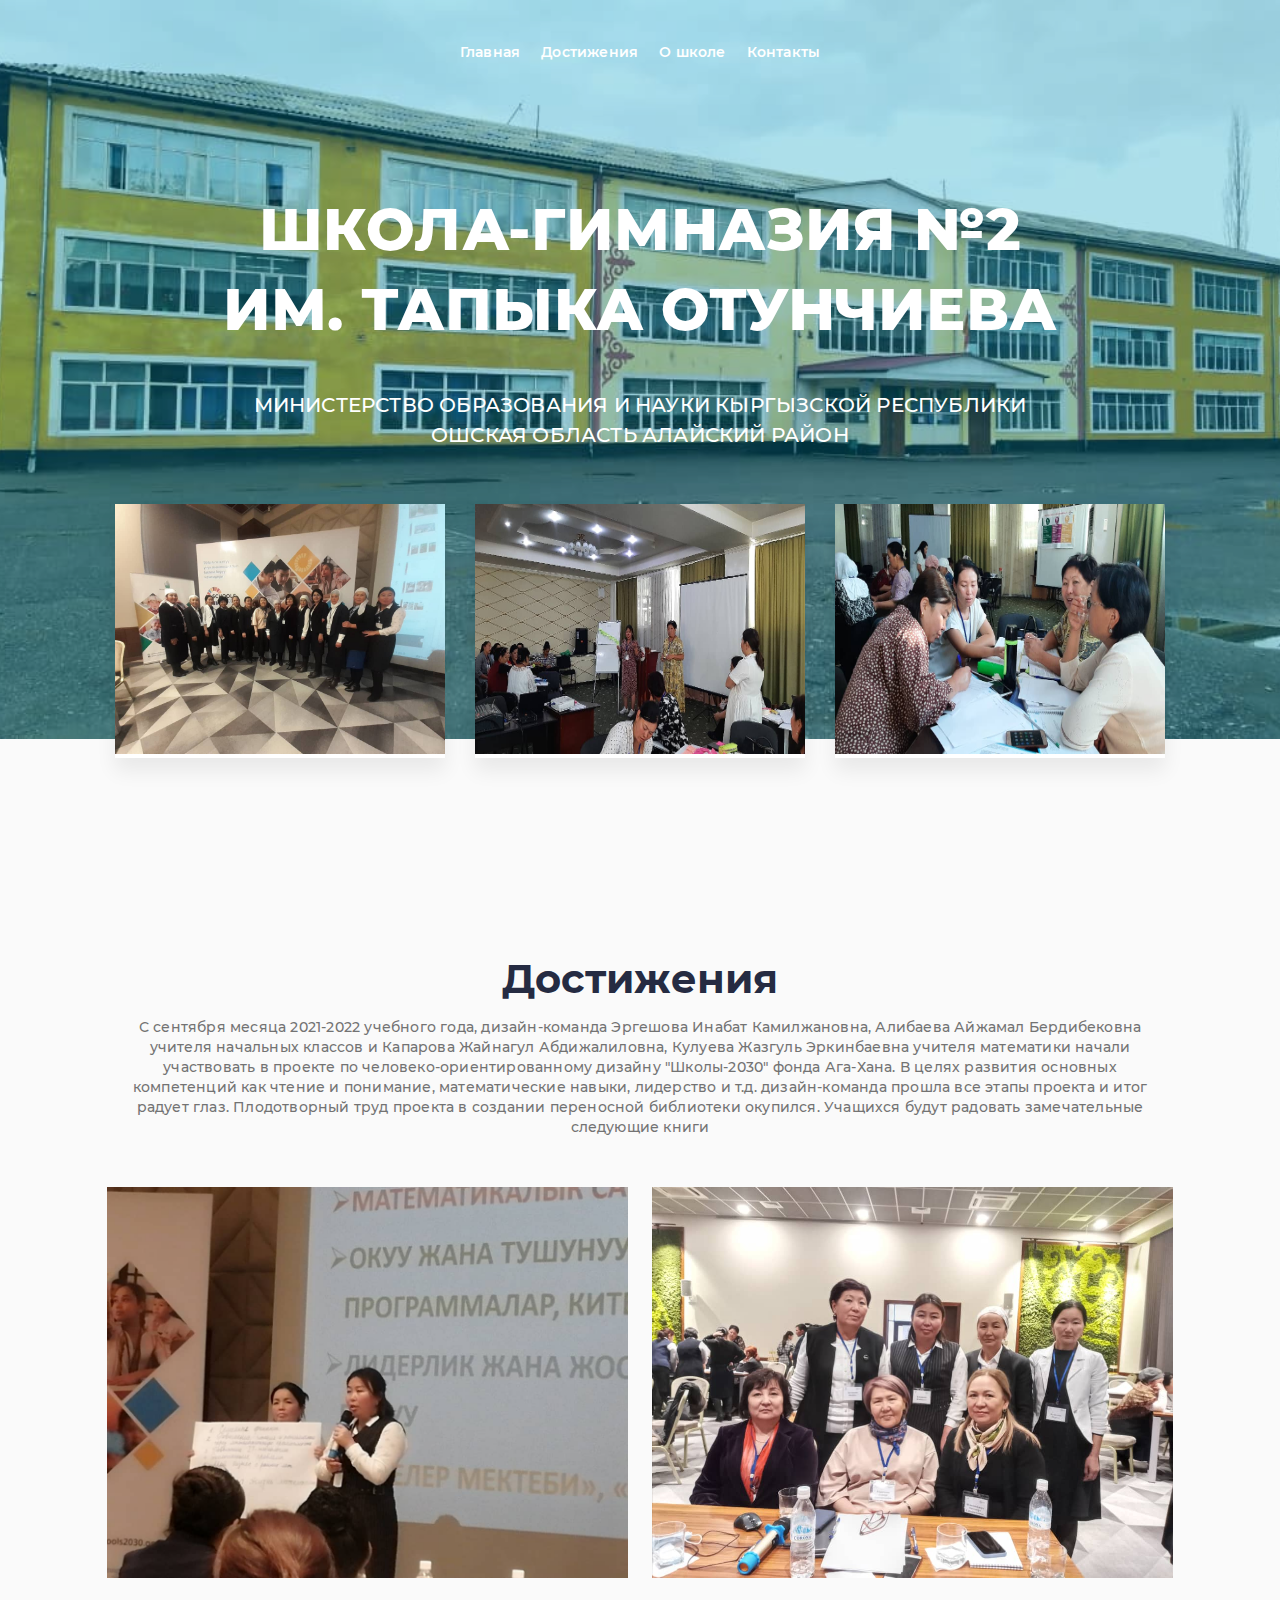
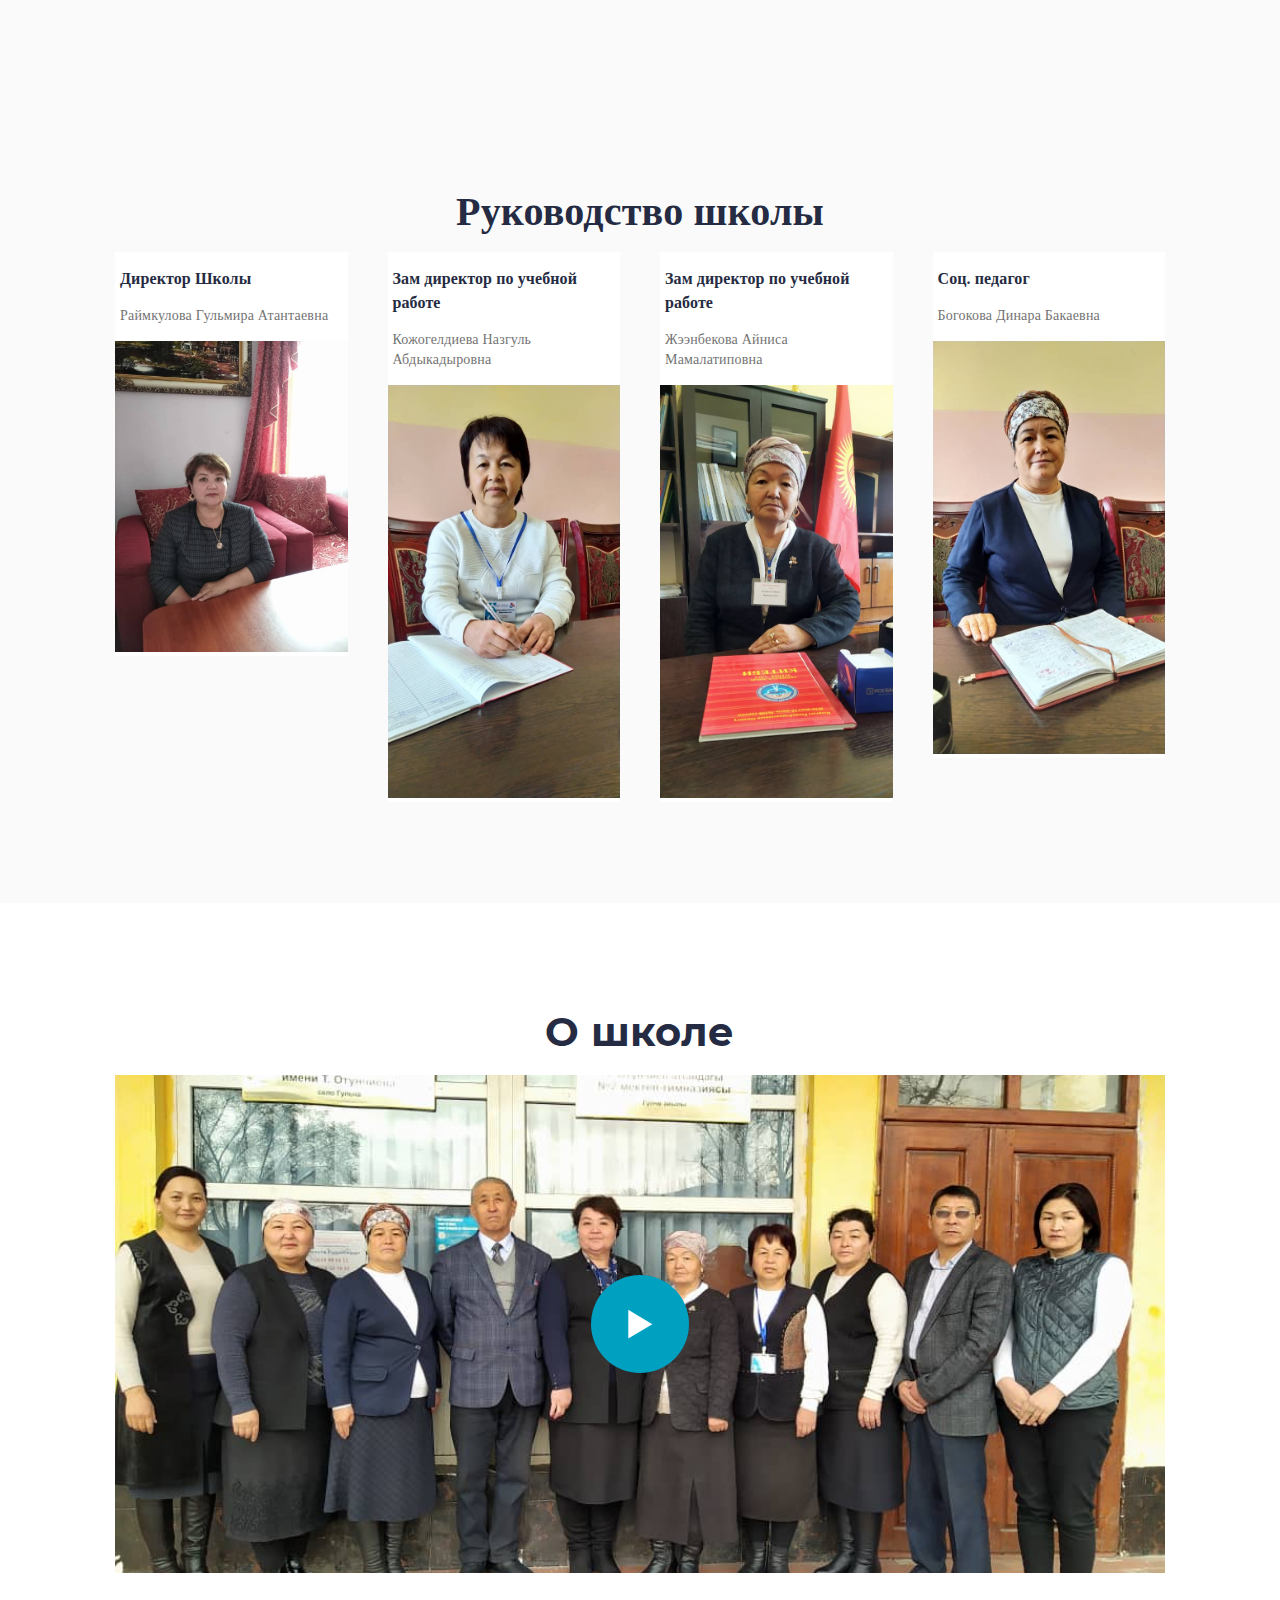
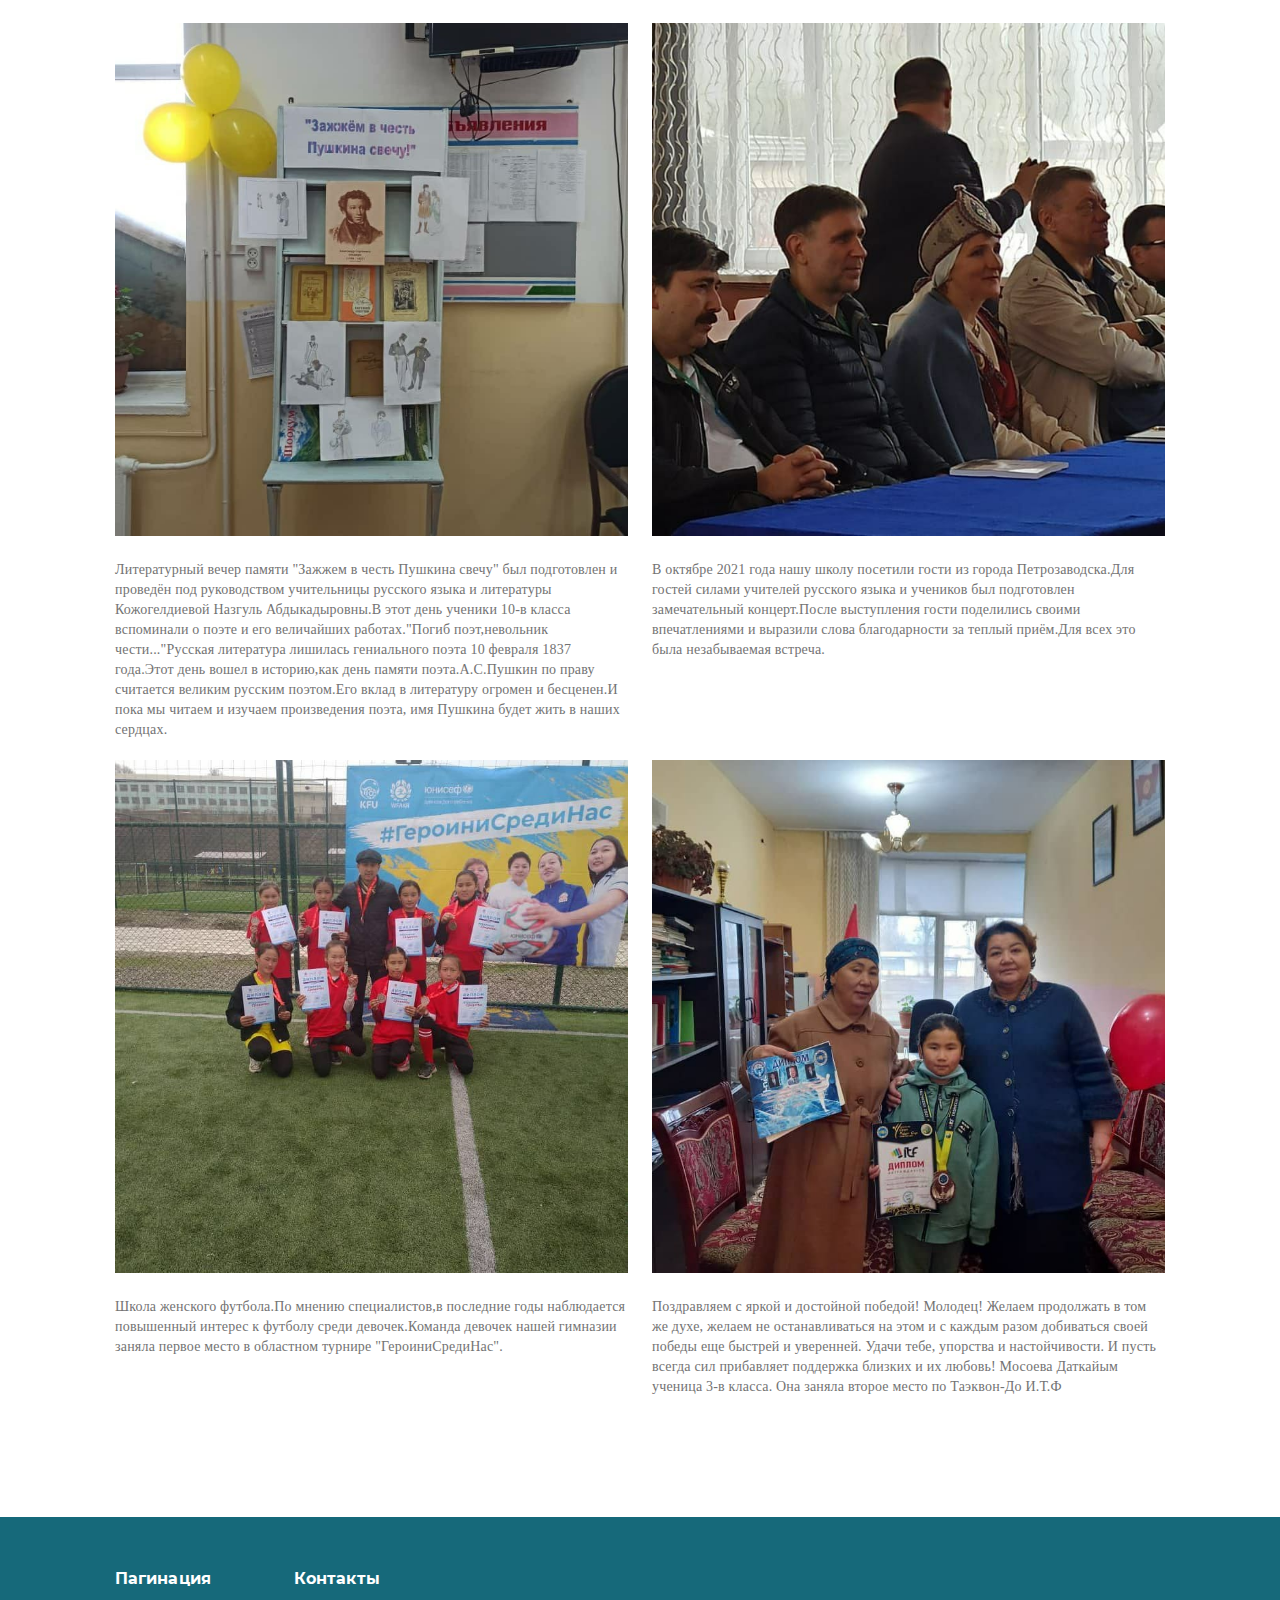
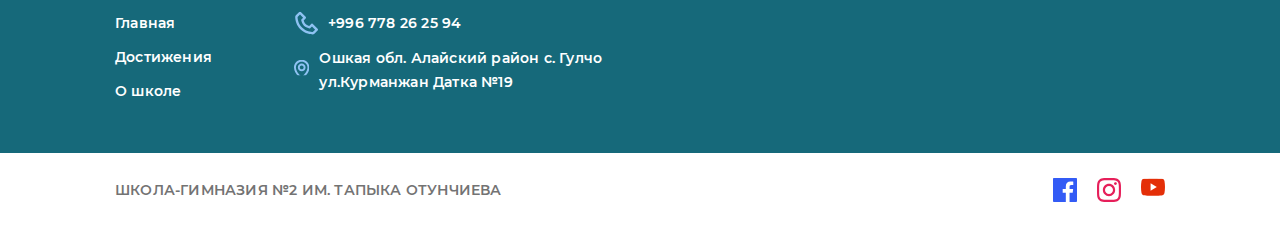
==== index.html @ c06fd23c "first push" ====
<!doctype html>
<html lang="en">
<head>
    <meta charset="UTF-8">
    <meta name="viewport"
          content="width=device-width, user-scalable=no, initial-scale=1.0, maximum-scale=1.0, minimum-scale=1.0">
    <meta http-equiv="X-UA-Compatible" content="ie=edge">
    <title>ШКОЛА-ГИМНАЗИЯ №2</title>
    <link rel="stylesheet" href="./src/css/style.css">

</head>
<body>

<header class="header">
    <div class="container">
        <nav class="header__navbar">
            <div class="header__left">
                <ul class="header__menu">
                    <li class="header__list"><a href="#home" class="header__list-link">Главная</a></li>
                    <li class="header__list"><a href="#choose" class="header__list-link">Достижения</a></li>
                    <li class="header__list"><a href="#service" class="header__list-link">О школе</a></li>
                    <li class="header__list"><a href="#contact" class="header__list-link">Контакты</a></li>
                </ul>
            </div>

            <div class="burger">
                <svg width="24" height="14" viewBox="0 0 24 14" fill="none" xmlns="http://www.w3.org/2000/svg">
                    <path d="M0.571472 0H23.4286V2.28571H0.571472V0ZM6.28576 5.71429H23.4286V8H6.28576V5.71429ZM13.4286 11.4286H23.4286V13.7143H13.4286V11.4286Z" fill="#fff"/>
                </svg>
            </div>


        </nav>
    </div>
</header>
<main>
    <section id="home" class="first-screen">
        <div class="container">
            <div class="first-screen-block">
                <h1 class="first-screen__title">
                    ШКОЛА-ГИМНАЗИЯ №2 <br>
                    ИМ. ТАПЫКА ОТУНЧИЕВА
                </h1>
                <p class="first-screen__subtitle">
                    МИНИСТЕРСТВО ОБРАЗОВАНИЯ И НАУКИ КЫРГЫЗСКОЙ РЕСПУБЛИКИ <br>
                    ОШСКАЯ ОБЛАСТЬ   АЛАЙСКИЙ РАЙОН
                </p>
            </div>

            <div class="row first-screen__row">
                <div class="col-sm-12 col-md-4 first-screen_p">
                    <div class="first-screen__card">
                        <img src="./src/images/firstScreen/fsimg.jpg" alt="icon">
                    </div>
                </div>
                <div class="col-sm-12 col-md-4 first-screen_p">
                    <div class="first-screen__card">
                        <img src="./src/images/firstScreen/fsimg2.jpg" alt="icon">
                    </div>
                </div>
                <div class="col-sm-12 col-md-4 first-screen_p">
                    <div class="first-screen__card first-screen__card_last">
                        <img src="./src/images/firstScreen/fsimg3.jpg" alt="icon">
                    </div>
                </div>
            </div>
        </div>
    </section>
    <section id="choose" class="choose">
        <div class="container">
            <h2 class="choose__title">Достижения</h2>
            <p class="choose__subtitle">
                С сентября месяца 2021-2022 учебного года, дизайн-команда Эргешова Инабат Камилжановна,
                Алибаева Айжамал Бердибековна учителя начальных классов и Капарова Жайнагул Абдижалиловна,
                Кулуева Жазгуль Эркинбаевна учителя математики начали участвовать в проекте по
                человеко-ориентированному дизайну "Школы-2030" фонда Ага-Хана. В целях развития
                основных компетенций как чтение и понимание, математические навыки, лидерство и т.д.
                дизайн-команда прошла все этапы проекта и итог радует глаз. Плодотворный труд проекта в
                создании переносной библиотеки окупился. Учащихся будут радовать замечательные следующие книги
            </p>
            <div class="row choose__row">
                <div class="col-sm-6 col-md-6 choose_p">
                    <div class="choose__card">
                        <img src="./src/images/img.jpg" alt="">
                    </div>
                </div>
                <div class="col-sm-6 col-md-6 choose_p">
                    <div class="choose__card">
                        <img src="./src/images/img2.jpg" alt="">
                    </div>
                </div>
            </div>
        </div>
    </section>
    <section id="practice" class="practice">
        <div class="container">
            <h2 class="practice__title">Руководство школы</h2>
<!--            <p class="practice__subtitle">Problems trying to resolve the conflict between <br>-->
<!--                the two major realms of Classical physics: Newtonian mechanics-->
<!--            </p>-->
            <div class="row practice__row">
                <div class="col-sm-6 col-md-3 practice__p">
                    <div class="practice__card">
                        <div class="practice__card-info">
                        <h3 class="practice__card-title">
                            Директор Школы
                        </h3>
                        <p class="practice__card-subtitle">
                            Раймкулова Гульмира Атантаевна
                        </p>
                        </div>
                        <a
                           data-fancybox="gallery"
                           data-src="./src/images/1.jpg"
                           data-srcset="./src/images/1.jpg 600w"
                           data-caption="Раймкулова Гульмира Атантаевна"
                        >
                            <img class="practice__card-img" src="./src/images/1.jpg" alt="">
                        </a>

                    </div>
                </div>

                <div class="col-sm-6 col-md-3 practice__p">
                    <div class="practice__card">
                        <div class="practice__card-info">
                        <h3 class="practice__card-title">
                            Зам директор по учебной работе
                        </h3>
                        <p class="practice__card-subtitle">
                            Кожогелдиева Назгуль Абдыкадыровна
                        </p>
                        </div>
                        <a
                                data-fancybox="gallery"
                                data-src="./src/images/3.jpg"
                                data-srcset="./src/images/c3.jpg 600w"
                                data-caption="Кожогелдиева Назгуль Абдыкадыровна"
                            >
                            <img class="practice__card-img" src="./src/images/3.jpg" alt="">
                        </a>

                    </div>

                </div>
                <div class="col-sm-6 col-md-3 practice__p">
                   <div class="practice__card">
                       <div class="practice__card-info">
                       <h3 class="practice__card-title">
                           Зам директор по учебной работе
                       </h3>
                       <p class="practice__card-subtitle">
                           Жээнбекова Айниса Мамалатиповна
                       </p>
                   </div>
                       <a
                          data-fancybox="gallery"
                          data-src="./src/image/4.jpg"
                          data-srcset="./src/images/4.jpg 600w"
                          data-caption="Богокова Динара Бакаевна">
                           <img class="practice__card-img" src="./src/images/4.jpg" alt="">
                       </a>
                       </div>

                </div>
                <div class="col-sm-6 col-md-3 practice__p">
                    <div class="practice__card">
                        <div class="practice__card-info">
                            <h3 class="practice__card-title">
                                Соц. педагог
                            </h3>
                            <p class="practice__card-subtitle">
                                Богокова Динара Бакаевна
                            </p>
                        </div>
                        <a
                                data-fancybox="gallery"
                                data-src="./src/images/2.jpg"
                                data-srcset="./src/images/2.jpg 600w"
                                data-caption=" Богокова Динара Бакаевна">
                            <img class="practice__card-img" src="./src/images/2.jpg" alt="">
                        </a>

                    </div>

                </div>
            </div>
        </div>
    </section>
    <section id="service" class="service">
        <div class="container">
            <h2 class="service__title">О школе</h2>
            <div class="service__content">
                <div class="service__video">
                    <a data-width="640" data-height="360" data-fancybox href="https://youtu.be/is_BqN8Qg3M" class="service__video-btn">

                        <svg width="25" height="30" viewBox="0 0 25 30" fill="none" xmlns="http://www.w3.org/2000/svg">
                            <path d="M0.300003 0.799988L24.3 15.2L0.300003 29.6V0.799988Z" fill="white"/>
                        </svg>
                    </a>
                </div>
                <div class="service__info">
                </div>
            </div>
            <div class="row service__row">
                <div class="col-sm-6 col-md-6 service__p">
                    <div class="service__card">
                        <img class="service__card-img" src="./src/images/push.jpg" alt="">
                    </div>
                    <p class="service__card-info">
                        Литературный вечер памяти "Зажжем в честь Пушкина свечу" был  подготовлен и проведён под руководством  учительницы русского языка и литературы Кожогелдиевой Назгуль  Абдыкадыровны.В этот день ученики 10-в класса вспоминали о поэте и его  величайших работах."Погиб поэт,невольник чести..."Русская литература лишилась гениального поэта 10 февраля 1837 года.Этот день вошел в историю,как день памяти поэта.А.С.Пушкин по праву считается великим русским поэтом.Его вклад в литературу огромен и бесценен.И пока мы читаем  и изучаем произведения поэта, имя Пушкина будет жить в наших сердцах.
                    </p>
                </div>
                <div class="col-sm-6 col-md-6 service__p">
                    <div class="service__card">
                        <img class="service__card-img" src="./src/images/petr.jpg" alt="">
                    </div>
                    <p class="service__card-info">
                        В октябре 2021 года нашу школу посетили гости из города Петрозаводска.Для гостей силами учителей русского языка и учеников был подготовлен  замечательный концерт.После выступления гости поделились своими впечатлениями и выразили  слова благодарности за теплый приём.Для всех это была незабываемая встреча.                    </p>
                </div>
                <div class="col-sm-6 col-md-6 service__p">
                    <div class="service__card">
                        <img class="service__card-img" src="./src/images/womans.jpg" alt="">
                    </div>
                    <p class="service__card-info">
                        Школа женского футбола.По мнению специалистов,в последние  годы наблюдается повышенный интерес к футболу среди девочек.Команда девочек нашей гимназии заняла первое место в областном турнире "ГероиниСредиНас".
                </div>
                <div class="col-sm-6 col-md-6 service__p">
                    <div class="service__card">
                        <img class="service__card-img" src="./src/images/girl.jpg" alt="">
                    </div>
                    <p class="service__card-info">
                        Поздравляем с яркой и достойной победой! Молодец! Желаем продолжать в том же духе, желаем не останавливаться на этом и с каждым разом добиваться своей победы еще быстрей и уверенней. Удачи тебе, упорства и настойчивости. И пусть всегда сил прибавляет поддержка близких и их любовь!

                        Мосоева Даткайым ученица 3-в класса. Она заняла второе место по Таэквон-До И.Т.Ф
                </div>
            </div>
        </div>
    </section>
</main>

<footer id="contact" class="footer">

        <div class="footer__menu">
            <div class="container">
                <div class="row footer__row">
                    <div class="col-sm-6 col-md-3 col-lg-2">
                        <div class="footer__card">
                            <h5 class="footer__card-title">Пагинация</h5>
                            <ul class="footer__card-list">
                                <li class="footer__card-item"><a href="#home" class="header__list-link">Главная</a></li>
                                <li class="footer__card-item"><a href="#choose" class="header__list-link">Достижения</a></li>
                                <li class="footer__card-item"><a href="#service" class="header__list-link">О школе</a></li>
                            </ul>
                        </div>
                    </div>
                    <div class="col-md-6 col-lg-4">
                        <div class="footer__card">
                            <h5 class="footer__card-title">Контакты</h5>
                            <ul class="footer__card-list">
                                <li class="footer__card-item footer__card-item_last">
                                    <svg width="24" height="25" viewBox="0 0 24 25" fill="none" xmlns="http://www.w3.org/2000/svg">
                                        <g clip-path="url(#clip0)">
                                            <path d="M18.8482 12.9767C18.7369 12.8652 18.6046 12.7767 18.459 12.7163C18.3135 12.656 18.1574 12.6249 17.9998 12.6249C17.8422 12.6249 17.6862 12.656 17.5406 12.7163C17.395 12.7767 17.2628 12.8652 17.1514 12.9767L15.2386 14.8895C14.3519 14.6255 12.6971 14.0255 11.6483 12.9767C10.5995 11.9279 9.9995 10.2731 9.7355 9.38635L11.6483 7.47357C11.7598 7.36223 11.8483 7.22998 11.9087 7.08441C11.969 6.93883 12.0001 6.78278 12.0001 6.62518C12.0001 6.46758 11.969 6.31153 11.9087 6.16595C11.8483 6.02038 11.7598 5.88813 11.6483 5.77679L6.84833 0.976838C6.73698 0.865304 6.60474 0.776819 6.45916 0.716447C6.31359 0.656075 6.15754 0.625 5.99994 0.625C5.84234 0.625 5.68629 0.656075 5.54071 0.716447C5.39513 0.776819 5.26289 0.865304 5.15155 0.976838L1.89718 4.23121C1.44118 4.6872 1.18439 5.31359 1.19399 5.95319C1.22159 7.66197 1.67398 13.5971 6.35153 18.2747C11.0291 22.9522 16.9642 23.4034 18.6742 23.4322H18.7078C19.3414 23.4322 19.9402 23.1826 20.3938 22.729L23.6482 19.4747C23.7597 19.3633 23.8482 19.2311 23.9086 19.0855C23.9689 18.9399 24 18.7839 24 18.6263C24 18.4687 23.9689 18.3126 23.9086 18.167C23.8482 18.0215 23.7597 17.8892 23.6482 17.7779L18.8482 12.9767ZM18.6958 21.031C17.1982 21.0058 12.0743 20.6038 8.04832 16.5767C4.00916 12.5375 3.61796 7.39557 3.59396 5.92799L5.99994 3.52201L9.10311 6.62518L7.55152 8.17677C7.41048 8.3177 7.30678 8.49157 7.24979 8.68264C7.1928 8.87372 7.18432 9.07598 7.22513 9.27115C7.25392 9.40915 7.95832 12.6815 9.9503 14.6735C11.9423 16.6655 15.2146 17.3699 15.3526 17.3987C15.5477 17.4406 15.7502 17.4328 15.9414 17.376C16.1327 17.3192 16.3065 17.2151 16.447 17.0735L17.9998 15.5219L21.103 18.6251L18.6958 21.031Z" fill="#8EC2F2"/>
                                        </g>
                                        <defs>
                                            <clipPath id="clip0">
                                                <rect width="24" height="24" fill="white" transform="translate(0 0.625)"/>
                                            </clipPath>
                                        </defs>
                                    </svg>

                                    <a href="tel:+996778262594">+996 778 26 25 94</a>
                                </li>
                                <li class="footer__card-item footer__card-item_last">
                                    <svg width="24" height="31" viewBox="0 0 24 31" fill="none" xmlns="http://www.w3.org/2000/svg">
                                        <g clip-path="url(#clip0)">
                                            <path d="M12 18.2499C15.3089 18.2499 17.9999 15.5589 17.9999 12.2499C17.9999 8.94097 15.3089 6.25 12 6.25C8.69102 6.25 6.00005 8.94097 6.00005 12.2499C6.00005 15.5589 8.69102 18.2499 12 18.2499ZM12 9.24997C13.6545 9.24997 14.9999 10.5955 14.9999 12.2499C14.9999 13.9044 13.6545 15.2499 12 15.2499C10.3455 15.2499 9.00001 13.9044 9.00001 12.2499C9.00001 10.5955 10.3455 9.24997 12 9.24997Z" fill="#8EC2F2"/>
                                            <path d="M11.13 29.9707C11.3839 30.152 11.688 30.2494 12 30.2494C12.312 30.2494 12.6161 30.152 12.87 29.9707C13.326 29.6482 24.0434 21.9098 23.9999 12.2499C23.9999 5.63344 18.6164 0.25 12 0.25C5.38357 0.25 0.000132055 5.63344 0.000132055 12.2424C-0.0433675 21.9098 10.674 29.6482 11.13 29.9707ZM12 3.24997C16.9634 3.24997 20.9999 7.28642 20.9999 12.2574C21.0314 18.9143 14.418 24.8917 12 26.8522C9.58353 24.8902 2.9686 18.9113 3.0001 12.2499C3.0001 7.28642 7.03655 3.24997 12 3.24997Z" fill="#8EC2F2"/>
                                        </g>
                                        <defs>
                                            <clipPath id="clip0">
                                                <rect width="24" height="29.9997" fill="white" transform="translate(0 0.25)"/>
                                            </clipPath>
                                        </defs>
                                    </svg>
                                    Ошкая обл. Алайский район с. Гулчо ул.Курманжан Датка №19
                                </li>
                            </ul>
                        </div>
                    </div>
                </div>

            </div>
        </div>

            <div class="container">
                <nav class="footer__navbar">
                    <p class="footer__navbar-title"> ШКОЛА-ГИМНАЗИЯ №2
                        ИМ. ТАПЫКА ОТУНЧИЕВА </p>
                    <ul class="footer__navbar-list">
                        <li>
                            <a href="https://www.facebook.com/" target="_blank" title="facebook">
                                <svg width="24" height="24" viewBox="0 0 24 24" fill="none" xmlns="http://www.w3.org/2000/svg">
                                    <path d="M23.04 0H0.96C0.429 0 0 0.429 0 0.96V23.04C0 23.571 0.429 24 0.96 24H23.04C23.571 24 24 23.571 24 23.04V0.96C24 0.429 23.571 0 23.04 0ZM20.268 7.005H18.351C16.848 7.005 16.557 7.719 16.557 8.769V11.082H20.145L19.677 14.703H16.557V24H12.816V14.706H9.687V11.082H12.816V8.412C12.816 5.313 14.709 3.624 17.475 3.624C18.801 3.624 19.938 3.723 20.271 3.768V7.005H20.268Z" fill="#335BF5"/>
                                </svg>
                            </a>

                        </li>
                        <li>
                            <a href="https://www.instagram.com/otunchieva_sh//" target="_blank" title="instagram">
                                <svg width="24" height="24" viewBox="0 0 24 24" fill="none" xmlns="http://www.w3.org/2000/svg">
                                    <path d="M12.0018 5.84744C8.59677 5.84744 5.84877 8.59544 5.84877 12.0004C5.84877 15.4054 8.59677 18.1534 12.0018 18.1534C15.4068 18.1534 18.1548 15.4054 18.1548 12.0004C18.1548 8.59544 15.4068 5.84744 12.0018 5.84744ZM12.0018 15.9994C9.79977 15.9994 8.00277 14.2024 8.00277 12.0004C8.00277 9.79844 9.79977 8.00144 12.0018 8.00144C14.2038 8.00144 16.0008 9.79844 16.0008 12.0004C16.0008 14.2024 14.2038 15.9994 12.0018 15.9994ZM18.4068 4.16144C17.6118 4.16144 16.9698 4.80344 16.9698 5.59844C16.9698 6.39344 17.6118 7.03544 18.4068 7.03544C19.2018 7.03544 19.8438 6.39644 19.8438 5.59844C19.844 5.40966 19.807 5.22269 19.7349 5.04824C19.6627 4.87379 19.5569 4.71528 19.4234 4.5818C19.2899 4.44831 19.1314 4.34247 18.957 4.27034C18.7825 4.19821 18.5955 4.1612 18.4068 4.16144ZM23.9958 12.0004C23.9958 10.3444 24.0108 8.70344 23.9178 7.05044C23.8248 5.13044 23.3868 3.42644 21.9828 2.02244C20.5758 0.615437 18.8748 0.180437 16.9548 0.0874372C15.2988 -0.00556279 13.6578 0.00943725 12.0048 0.00943725C10.3488 0.00943725 8.70777 -0.00556279 7.05477 0.0874372C5.13477 0.180437 3.43077 0.618437 2.02677 2.02244C0.619771 3.42944 0.184771 5.13044 0.0917707 7.05044C-0.00122929 8.70644 0.0137708 10.3474 0.0137708 12.0004C0.0137708 13.6534 -0.00122929 15.2974 0.0917707 16.9504C0.184771 18.8704 0.622771 20.5744 2.02677 21.9784C3.43377 23.3854 5.13477 23.8204 7.05477 23.9134C8.71077 24.0064 10.3518 23.9914 12.0048 23.9914C13.6608 23.9914 15.3018 24.0064 16.9548 23.9134C18.8748 23.8204 20.5788 23.3824 21.9828 21.9784C23.3898 20.5714 23.8248 18.8704 23.9178 16.9504C24.0138 15.2974 23.9958 13.6564 23.9958 12.0004ZM21.3558 19.0744C21.1368 19.6204 20.8728 20.0284 20.4498 20.4484C20.0268 20.8714 19.6218 21.1354 19.0758 21.3544C17.4978 21.9814 13.7508 21.8404 12.0018 21.8404C10.2528 21.8404 6.50277 21.9814 4.92477 21.3574C4.37877 21.1384 3.97077 20.8744 3.55077 20.4514C3.12777 20.0284 2.86377 19.6234 2.64477 19.0774C2.02077 17.4964 2.16177 13.7494 2.16177 12.0004C2.16177 10.2514 2.02077 6.50144 2.64477 4.92344C2.86377 4.37744 3.12777 3.96944 3.55077 3.54944C3.97377 3.12944 4.37877 2.86244 4.92477 2.64344C6.50277 2.01944 10.2528 2.16044 12.0018 2.16044C13.7508 2.16044 17.5008 2.01944 19.0788 2.64344C19.6248 2.86244 20.0328 3.12644 20.4528 3.54944C20.8758 3.97244 21.1398 4.37744 21.3588 4.92344C21.9828 6.50144 21.8418 10.2514 21.8418 12.0004C21.8418 13.7494 21.9828 17.4964 21.3558 19.0744Z" fill="#E61F5A"/>
                                </svg>
                            </a>

                        </li>
                        <li>
                            <a href="https://www.youtube.com/channel/UCeUaH62N3FMIfpoChrHDC3A" target="_blank" title="youtube">
                                <svg width="24" height="18" viewBox="0 0 24 18" fill="none" xmlns="http://www.w3.org/2000/svg">
                                    <g clip-path="url(#clip0)">
                                        <path d="M23.4699 2.93179C23.3335 2.39882 23.0663 1.91289 22.6951 1.52261C22.324 1.13234 21.8619 0.851413 21.355 0.707956C19.4884 0.176758 11.9879 0.176758 11.9879 0.176758C11.9879 0.176758 4.48729 0.176758 2.62071 0.707956C2.11385 0.851413 1.65172 1.13234 1.28057 1.52261C0.90941 1.91289 0.642248 2.39882 0.50582 2.93179C0.157288 4.93347 -0.0118455 6.96513 0.000644257 9.00005C-0.0118455 11.035 0.157288 13.0666 0.50582 15.0683C0.642248 15.6013 0.90941 16.0872 1.28057 16.4775C1.65172 16.8678 2.11385 17.1487 2.62071 17.2921C4.48729 17.8233 11.9879 17.8233 11.9879 17.8233C11.9879 17.8233 19.4884 17.8233 21.355 17.2921C21.8619 17.1487 22.324 16.8678 22.6951 16.4775C23.0663 16.0872 23.3335 15.6013 23.4699 15.0683C23.8184 13.0666 23.9876 11.035 23.9751 9.00005C23.9876 6.96513 23.8184 4.93347 23.4699 2.93179ZM9.59041 12.7815V5.21864L15.8152 9.00005L9.59041 12.7815Z" fill="#E42F08"/>
                                    </g>
                                    <defs>
                                        <clipPath id="clip0">
                                            <rect width="24" height="17.6842" fill="white" transform="translate(0 0.157959)"/>
                                        </clipPath>
                                    </defs>
                                </svg>
                            </a>
                        </li>
                    </ul>
                </nav>
            </div>


</footer>

<script src="./src/libs/fancybox/fancybox.umd.js"> </script>
<script src="./src/js/jquery-3.6.0.min.js"></script>
<script src="./src/js/main.js"></script>
</body>
</html>
---- src/css/style.css ----
@import "../libs/bootstrap/bootstrap-grid.min.css";
@import "../libs/fancybox/fancybox.css";
@import "../fonts/Montserrat/stylesheet.css";
* {
  padding: 0;
  margin: 0;
  -webkit-box-sizing: border-box;
          box-sizing: border-box;
  scroll-behavior: smooth;
}

.container {
  max-width: 1050px;
  width: 100%;
  margin: 0 auto;
  padding: 0;
}

.burger {
  display: none;
}

.header {
  width: 100%;
  position: absolute;
  z-index: 2;
}
.header__navbar {
  width: 100%;
  height: 104px;
  display: -webkit-box;
  display: -ms-flexbox;
  display: flex;
  -webkit-box-pack: center;
      -ms-flex-pack: center;
          justify-content: center;
  -webkit-box-align: center;
      -ms-flex-align: center;
          align-items: center;
}
.header__menu {
  display: -webkit-box;
  display: -ms-flexbox;
  display: flex;
  -webkit-column-gap: 21px;
     -moz-column-gap: 21px;
          column-gap: 21px;
  list-style-type: none;
}
.header__left {
  display: -webkit-box;
  display: -ms-flexbox;
  display: flex;
  -webkit-column-gap: 117px;
     -moz-column-gap: 117px;
          column-gap: 117px;
  -webkit-box-align: center;
      -ms-flex-align: center;
          align-items: center;
  -webkit-box-pack: center;
      -ms-flex-pack: center;
          justify-content: center;
}
.header__list {
  font-family: Montserrat, sans-serif;
  font-style: normal;
  font-weight: 600;
  font-size: 14px;
  line-height: 24px;
  text-align: center;
  letter-spacing: 0.2px;
  -webkit-transition: 0.5s;
  transition: 0.5s;
}
.header__list-link {
  color: #fff;
  text-decoration: none;
}
.header__list-link:hover {
  border-bottom: 1px solid #fff;
  -webkit-transition: 0.5s;
  transition: 0.5s;
}

.first-screen {
  padding-top: 190px;
  background: url("../images/bg.jpg") center/cover no-repeat;
  position: relative;
}
.first-screen::before {
  content: "";
  position: absolute;
  top: 0;
  width: 100%;
  height: 100%;
  background: #00A0C150;
  z-index: 1;
}
.first-screen__title {
  font-family: Montserrat, sans-serif;
  font-style: normal;
  font-weight: 800;
  font-size: 58px;
  line-height: 80px;
  letter-spacing: 0.2px;
  color: #fff;
  margin-bottom: 40px;
  text-align: center;
  position: relative;
  z-index: 1;
}
.first-screen__subtitle {
  font-family: Montserrat, sans-serif;
  font-style: normal;
  font-weight: 500;
  font-size: 20px;
  line-height: 30px;
  letter-spacing: 0.2px;
  color: #fff;
  margin-bottom: 35px;
  text-align: center;
  position: relative;
  z-index: 1;
}
.first-screen__btns {
  display: -webkit-box;
  display: -ms-flexbox;
  display: flex;
  -webkit-column-gap: 10px;
     -moz-column-gap: 10px;
          column-gap: 10px;
  margin-bottom: 40px;
}
.first-screen__btn {
  border-radius: 37px;
  height: 48px;
  cursor: pointer;
  font-family: Montserrat, sans-serif;
  font-style: normal;
  font-weight: bold;
  font-size: 14px;
  line-height: 28px;
  text-align: center;
  letter-spacing: 0.2px;
}
.first-screen__btn_first {
  width: 185px;
  background: #FFA62B;
  color: white;
  border: none;
}
.first-screen__btn_second {
  width: 154px;
  color: #00A0C1;
  border: 1px solid #00A0C1;
  background-color: transparent;
}
.first-screen_p {
  padding: 0 15px;
}
.first-screen__card {
  position: relative;
  z-index: 1;
  background-color: white;
  -webkit-box-shadow: 0 13px 19px rgba(0, 0, 0, 0.07);
          box-shadow: 0 13px 19px rgba(0, 0, 0, 0.07);
}
.first-screen__card img {
  width: 100%;
  height: 250px;
}
.first-screen__card-subtitle {
  font-family: Montserrat, sans-serif;
  font-style: normal;
  font-weight: 500;
  font-size: 14px;
  line-height: 20px;
  letter-spacing: 0.2px;
  color: #737373;
}
.first-screen__card-subtitle_white {
  color: white;
}
.first-screen__row {
  position: relative;
  top: 19px;
  margin: 0 -15px;
}

.choose {
  padding: 211px 0 80px;
  background: #FAFAFA;
}
.choose__title {
  font-family: Montserrat, sans-serif;
  font-style: normal;
  font-weight: bold;
  font-size: 40px;
  line-height: 57px;
  letter-spacing: 0.2px;
  color: #252B42;
  text-align: center;
  margin-bottom: 10px;
}
.choose__subtitle {
  font-family: Montserrat, sans-serif;
  font-style: normal;
  font-weight: 500;
  font-size: 14px;
  line-height: 20px;
  text-align: center;
  letter-spacing: 0.2px;
  color: #737373;
  margin-bottom: 50px;
}
.choose__card {
  display: -webkit-box;
  display: -ms-flexbox;
  display: flex;
  -webkit-box-orient: vertical;
  -webkit-box-direction: normal;
      -ms-flex-direction: column;
          flex-direction: column;
  -webkit-box-align: center;
      -ms-flex-align: center;
          align-items: center;
  background-color: white;
  row-gap: 10px;
}
.choose__card img {
  width: 100%;
}
.choose__row {
  margin: 0 -20px;
}

.practice {
  padding: 125px 0 101px;
  background: #FAFAFA;
}
.practice__title {
  font-family: Montserrat sans-serif;
  font-style: normal;
  font-weight: bold;
  font-size: 40px;
  line-height: 57px;
  letter-spacing: 0.2px;
  color: #252B42;
  text-align: center;
  margin-bottom: 12px;
}
.practice__subtitle {
  font-family: Montserrat sans-serif;
  font-style: normal;
  font-weight: 500;
  font-size: 14px;
  line-height: 20px;
  text-align: center;
  letter-spacing: 0.2px;
  color: #737373;
  margin-bottom: 45px;
}
.practice__card {
  background-color: white;
  display: -webkit-box;
  display: -ms-flexbox;
  display: flex;
  -webkit-box-orient: vertical;
  -webkit-box-direction: normal;
      -ms-flex-direction: column;
          flex-direction: column;
  -ms-flex-pack: distribute;
      justify-content: space-around;
}
.practice__card-img {
  width: 100%;
}
.practice__card-info {
  padding: 15px 5px;
}
.practice__card-title {
  font-family: Montserrat sans-serif;
  font-style: normal;
  font-weight: bold;
  font-size: 16px;
  line-height: 24px;
  letter-spacing: 0.1px;
  color: #252B42;
  margin-bottom: 15px;
}
.practice__card-subtitle {
  font-family: Montserrat sans-serif;
  font-style: normal;
  font-weight: 500;
  font-size: 14px;
  line-height: 20px;
  letter-spacing: 0.2px;
  color: #737373;
}
.practice__p {
  padding: 0 20px;
}
.practice__row {
  margin: 0 -20px;
}

.service {
  padding: 100px 0;
}
.service__title {
  font-family: Montserrat, sans-serif;
  font-style: normal;
  font-weight: bold;
  font-size: 40px;
  line-height: 57px;
  text-align: center;
  letter-spacing: 0.2px;
  color: #252B42;
  margin-bottom: 15px;
}
.service__subtitle {
  font-family: Montserrat, sans-serif;
  font-style: normal;
  font-weight: 500;
  font-size: 14px;
  line-height: 20px;
  text-align: center;
  letter-spacing: 0.2px;
  color: #737373;
  margin-bottom: 100px;
}
.service__content {
  display: -webkit-box;
  display: -ms-flexbox;
  display: flex;
  -webkit-box-pack: justify;
      -ms-flex-pack: justify;
          justify-content: space-between;
}
.service__video {
  width: 100%;
  display: -webkit-box;
  display: -ms-flexbox;
  display: flex;
  -webkit-box-align: center;
      -ms-flex-align: center;
          align-items: center;
  -webkit-box-pack: center;
      -ms-flex-pack: center;
          justify-content: center;
  background: url("../images/bgvideo.jpg") center/cover no-repeat;
  padding: 200px 0;
}
.service__video-btn {
  background: #00A0C1;
  border-radius: 73.6px;
  width: 98px;
  height: 98px;
  display: -webkit-box;
  display: -ms-flexbox;
  display: flex;
  -webkit-box-align: center;
      -ms-flex-align: center;
          align-items: center;
  -webkit-box-pack: center;
      -ms-flex-pack: center;
          justify-content: center;
  text-decoration: none;
}
.service__row {
  margin-top: 50px;
}
.service__p {
  display: -webkit-box;
  display: -ms-flexbox;
  display: flex;
  -webkit-box-orient: vertical;
  -webkit-box-direction: normal;
      -ms-flex-direction: column;
          flex-direction: column;
  row-gap: 20px;
}
.service__card img {
  width: 100%;
}
.service__card-info {
  font-family: Montserrat sans-serif;
  font-style: normal;
  font-weight: 500;
  font-size: 14px;
  line-height: 20px;
  letter-spacing: 0.2px;
  color: #737373;
  margin-bottom: 20px;
}
.subscribe {
  padding-top: 50px;
  padding-bottom: 20px;
  background: #FAFAFA;
  position: relative;
}
.subscribe::before {
  content: "";
  position: absolute;
  bottom: 0;
  left: 0;
  background-color: #252B42;
  width: 100%;
  height: 77px;
  z-index: 0;
}
.subscribe__icon {
  display: -webkit-box;
  display: -ms-flexbox;
  display: flex;
  -webkit-box-align: center;
      -ms-flex-align: center;
          align-items: center;
}
.subscribe__block2 {
  padding: 30px 50px;
  display: -webkit-box;
  display: -ms-flexbox;
  display: flex;
  -webkit-box-pack: justify;
      -ms-flex-pack: justify;
          justify-content: space-between;
  -webkit-box-align: center;
      -ms-flex-align: center;
          align-items: center;
  background: #16697A;
  border-radius: 2px;
  margin-top: 70px;
  margin-bottom: 20px;
  position: relative;
  z-index: 1;
}
.subscribe__title {
  font-family: Montserrat sans-serif;
  font-style: normal;
  font-weight: bold;
  font-size: 24px;
  line-height: 32px;
  letter-spacing: 0.1px;
  color: #FFFFFF;
}
.subscribe__btn {
  background: #FFA62B;
  border: 1px solid #E6E6E6;
  -webkit-box-sizing: border-box;
          box-sizing: border-box;
  border-radius: 0 5px 5px 0;
  height: 58px;
  width: 117px;
  font-family: Montserrat, sans-serif;
  font-style: normal;
  font-weight: normal;
  font-size: 14px;
  line-height: 28px;
  text-align: center;
  letter-spacing: 0.2px;
  color: #FFFFFF;
  cursor: pointer;
}
.subscribe__form {
  background: #F9F9F9;
  border: 1px solid #E6E6E6;
  -webkit-box-sizing: border-box;
          box-sizing: border-box;
  border-radius: 5px;
}
.subscribe__input {
  background: #F9F9F9;
  border: 1px solid #E6E6E6;
  -webkit-box-sizing: border-box;
          box-sizing: border-box;
  border-radius: 5px;
  height: 58px;
  width: 450px;
  padding-left: 20px;
  font-family: Montserrat sans-serif;
  font-style: normal;
  font-weight: normal;
  font-size: 14px;
  line-height: 28px;
  letter-spacing: 0.2px;
}
.subscribe__input::-webkit-input-placeholder {
  font-family: Montserrat, sans-serif;
  font-style: normal;
  font-weight: normal;
  font-size: 14px;
  line-height: 28px;
  letter-spacing: 0.2px;
  color: #737373;
}
.subscribe__input::-moz-placeholder {
  font-family: Montserrat, sans-serif;
  font-style: normal;
  font-weight: normal;
  font-size: 14px;
  line-height: 28px;
  letter-spacing: 0.2px;
  color: #737373;
}
.subscribe__input:-ms-input-placeholder {
  font-family: Montserrat, sans-serif;
  font-style: normal;
  font-weight: normal;
  font-size: 14px;
  line-height: 28px;
  letter-spacing: 0.2px;
  color: #737373;
}
.subscribe__input::-ms-input-placeholder {
  font-family: Montserrat, sans-serif;
  font-style: normal;
  font-weight: normal;
  font-size: 14px;
  line-height: 28px;
  letter-spacing: 0.2px;
  color: #737373;
}
.subscribe__input::placeholder {
  font-family: Montserrat, sans-serif;
  font-style: normal;
  font-weight: normal;
  font-size: 14px;
  line-height: 28px;
  letter-spacing: 0.2px;
  color: #737373;
}

.touch {
  padding: 80px 0 148px;
  background: #F3F3F3;
}
.touch__title {
  font-family: Montserrat, sans-serif;
  font-style: normal;
  font-weight: bold;
  font-size: 40px;
  line-height: 57px;
  letter-spacing: 0.2px;
  color: #252B42;
  text-align: center;
}
.touch__subtitle {
  font-family: Montserrat, sans-serif;
  font-style: normal;
  font-weight: 500;
  font-size: 14px;
  line-height: 20px;
  text-align: center;
  letter-spacing: 0.2px;
  color: #737373;
  margin: 10px 0 110px;
}
.touch__card {
  padding: 50px 0;
  background: #FFFFFF;
  display: -webkit-box;
  display: -ms-flexbox;
  display: flex;
  -webkit-box-orient: vertical;
  -webkit-box-direction: normal;
      -ms-flex-direction: column;
          flex-direction: column;
  -webkit-box-align: center;
      -ms-flex-align: center;
          align-items: center;
}
.touch__card_big {
  padding: 80px 0;
  background: #252B42;
  color: white;
}
.touch__card-img {
  margin-bottom: 15px;
}
.touch__card-subtitle {
  font-family: Montserrat, sans-serif;
  font-style: normal;
  font-weight: 600;
  font-size: 14px;
  line-height: 24px;
  letter-spacing: 0.2px;
  color: #252B42;
}
.touch__card-title {
  margin: 15px 0;
  font-family: Montserrat, sans-serif;
  font-style: normal;
  font-weight: bold;
  font-size: 16px;
  line-height: 24px;
  letter-spacing: 0.1px;
  color: #252B42;
}
.touch__card-btn {
  width: 160px;
  height: 44px;
  background-color: transparent;
  border: 1px solid #FFA62B;
  border-radius: 5px;
  cursor: pointer;
  outline: none;
  font-family: Montserrat, sans-serif;
  font-style: normal;
  font-weight: 600;
  font-size: 14px;
  line-height: 24px;
  letter-spacing: 0.2px;
  color: #FFA62B;
  -webkit-transition: 0.3s;
  transition: 0.3s;
}
.touch__card-btn:hover {
  -webkit-transform: scale(1.2);
          transform: scale(1.2);
  -webkit-transition: 0.3s;
  transition: 0.3s;
  font-style: italic;
}
.touch__card_big .touch__card-subtitle, .touch__card_big .touch__card-title {
  color: white;
}
.touch__card_big .touch__card-btn {
  color: white;
  border: 1px solid white;
}

.contact {
  padding: 40px 0;
}
.contact__content {
  display: -webkit-box;
  display: -ms-flexbox;
  display: flex;
  -webkit-box-pack: justify;
      -ms-flex-pack: justify;
          justify-content: space-between;
  -webkit-box-align: center;
      -ms-flex-align: center;
          align-items: center;
}
.contact__info-title {
  font-family: Montserrat, sans-serif;
  font-style: normal;
  font-weight: bold;
  font-size: 24px;
  line-height: 32px;
  letter-spacing: 0.1px;
  color: #252B42;
  margin-bottom: 10px;
}
.contact__info-subtitle {
  font-family: Montserrat, sans-serif;
  font-style: normal;
  font-weight: 500;
  font-size: 14px;
  line-height: 20px;
  letter-spacing: 0.2px;
  color: #737373;
}
.contact__btn {
  width: 160px;
  height: 58px;
  background: #FFA62B;
  border-radius: 5px;
  cursor: pointer;
  outline: none;
  border: none;
  font-family: Montserrat, sans-serif;
  font-style: normal;
  font-weight: bold;
  font-size: 14px;
  line-height: 28px;
  letter-spacing: 0.2px;
  color: #FFFFFF;
  -webkit-transition: 0.5s;
  transition: 0.5s;
}
.contact__btn:hover {
  background-color: #252B42;
  -webkit-transition: 0.5s;
  transition: 0.5s;
  font-style: italic;
  -webkit-transform: scale(1.1);
          transform: scale(1.1);
}

.footer__menu {
  padding: 50px 0;
  background: #16697A;
}
.footer__card-title {
  font-family: Montserrat, sans-serif;
  font-style: normal;
  font-weight: bold;
  font-size: 16px;
  line-height: 24px;
  letter-spacing: 0.1px;
  color: #FFFFFF;
  margin-bottom: 20px;
}
.footer__card-list {
  list-style-type: none;
}
.footer__card-item {
  margin-bottom: 10px;
  font-family: Montserrat, sans-serif;
  font-style: normal;
  font-weight: 600;
  font-size: 14px;
  line-height: 24px;
  letter-spacing: 0.2px;
  color: #FFFFFF;
}
.footer__card-item_last {
  display: -webkit-box;
  display: -ms-flexbox;
  display: flex;
  -webkit-column-gap: 10px;
     -moz-column-gap: 10px;
          column-gap: 10px;
  -webkit-box-align: center;
      -ms-flex-align: center;
          align-items: center;
}
.footer__card-item_last a {
  color: white;
  text-decoration: none;
}
.footer__card-item:last-child {
  margin-bottom: 0;
}
.footer__navbar {
  padding: 25px 0;
  display: -webkit-box;
  display: -ms-flexbox;
  display: flex;
  -webkit-box-pack: justify;
      -ms-flex-pack: justify;
          justify-content: space-between;
}
.footer__navbar-title {
  font-family: Montserrat, sans-serif;
  font-style: normal;
  font-weight: 600;
  font-size: 14px;
  line-height: 24px;
  letter-spacing: 0.2px;
  color: #737373;
}
.footer__navbar-list {
  display: -webkit-box;
  display: -ms-flexbox;
  display: flex;
  list-style-type: none;
  -webkit-column-gap: 20px;
     -moz-column-gap: 20px;
          column-gap: 20px;
}

@media (min-width: 992px) and (max-width: 1199px) {
  .container {
    padding: 0 30px;
  }

  .first-screen__card-title {
    white-space: normal;
  }
}
@media (min-width: 768px) and (max-width: 991px) {
  .container {
    padding: 0 20px;
  }

  .first-screen {
    padding-top: 160px;
  }
  .first-screen__title {
    font-size: 48px;
    line-height: 50px;
  }
  .first-screen__card {
    padding: 30px 20px 30px 20px;
    height: 100%;
  }
  .first-screen__card-title {
    white-space: normal;
  }

  .choose {
    padding: 170px 0 50px;
    background: #FAFAFA;
  }

  .practice {
    padding: 80px 0 60px;
  }
  .practice__card-info {
    padding: 20px 0 10px 20px;
  }

  .service {
    padding: 60px 0;
  }
  .service__content {
    -webkit-box-orient: vertical;
    -webkit-box-direction: normal;
        -ms-flex-direction: column;
            flex-direction: column;
  }
  .service__video {
    width: 100%;
    height: 60vw;
  }
  .service__info {
    width: 100%;
  }
  .service__info-title {
    text-align: center;
  }
  .service__info-subtitle {
    text-align: center;
  }
  .service__info-item {
    -webkit-box-pack: center;
        -ms-flex-pack: center;
            justify-content: center;
  }

  .subscribe__input {
    width: 260px;
  }

  .col-md-6 {
    margin-top: 20px;
  }
}
@media (max-width: 767px) {
  .burger {
    display: block;
    position: relative;
    z-index: 9;
  }

  .burger.open {
    position: fixed;
    z-index: 6;
    top: 30px;
    right: 30px;
    width: 40px;
    height: 40px;
  }
  .burger.open::before {
    content: "";
    position: absolute;
    width: 30px;
    height: 2px;
    background-color: black;
    top: 20px;
    left: 0;
    -webkit-transform: rotate(45deg);
            transform: rotate(45deg);
    -webkit-transition: 3s;
    transition: 3s;
  }
  .burger.open::after {
    content: "";
    position: absolute;
    width: 30px;
    height: 2px;
    background-color: black;
    top: 20px;
    left: 0;
    -webkit-transform: rotate(-45deg);
            transform: rotate(-45deg);
    -webkit-transition: 3s;
    transition: 3s;
  }

  .burger.open svg {
    display: none;
  }

  .burger.open svg path {
    fill: #fff;
  }

  .header__menu {
    display: none;
  }
  .header__menu_active {
    position: fixed;
    width: 50%;
    height: 50vh;
    display: -webkit-box;
    display: -ms-flexbox;
    display: flex;
    -webkit-box-orient: vertical;
    -webkit-box-direction: normal;
        -ms-flex-direction: column;
            flex-direction: column;
    -webkit-box-pack: center;
        -ms-flex-pack: center;
            justify-content: center;
    background-color: skyblue;
    row-gap: 20px;
    top: 0;
    right: 0;
    z-index: 5;
  }

  .container {
    padding: 0 20px;
  }

  .first-screen {
    padding-top: 160px;
  }
  .first-screen__title {
    font-size: 48px;
    line-height: 50px;
  }
  .first-screen__card {
    padding: 30px 20px 30px 20px;
    height: 100%;
  }
  .first-screen__card-title {
    white-space: normal;
  }

  .choose {
    padding: 125px 0 50px;
  }

  .choose__row {
    margin: 0;
    row-gap: 35px;
  }

  .practice {
    padding: 80px 0 60px;
  }
  .practice__card-info {
    padding: 20px 0 10px 20px;
  }

  .service {
    padding: 60px 0;
  }
  .service__content {
    -webkit-box-orient: vertical;
    -webkit-box-direction: normal;
        -ms-flex-direction: column;
            flex-direction: column;
  }
  .service__video {
    width: 100%;
    height: 60vw;
  }
  .service__info {
    width: 100%;
  }
  .service__info-title {
    text-align: center;
  }
  .service__info-subtitle {
    text-align: center;
  }
  .service__info-item {
    -webkit-box-pack: center;
        -ms-flex-pack: center;
            justify-content: center;
  }

  .subscribe__input {
    width: 260px;
  }

  .first-screen_p {
    margin-bottom: 30px;
  }

  .first-screen__title {
    text-align: center;
  }

  .first-screen__subtitle {
    text-align: center;
  }

  .first-screen__btns {
    -webkit-box-align: center;
        -ms-flex-align: center;
            align-items: center;
    -webkit-box-orient: vertical;
    -webkit-box-direction: normal;
        -ms-flex-direction: column;
            flex-direction: column;
    -webkit-column-gap: 0;
       -moz-column-gap: 0;
            column-gap: 0;
    margin-bottom: 40px;
    row-gap: 30px;
  }

  .first-screen__row {
    position: relative;
    top: 0;
  }

  .subscribe__block2 {
    -webkit-box-orient: vertical;
    -webkit-box-direction: normal;
        -ms-flex-direction: column;
            flex-direction: column;
  }

  .subscribe__title {
    text-align: center;
    margin-bottom: 30px;
  }

  .subscribe__row {
    row-gap: 20px;
    -webkit-box-orient: horizontal;
    -webkit-box-direction: reverse;
        -ms-flex-direction: row-reverse;
            flex-direction: row-reverse;
  }

  .subscribe__icon {
    -webkit-box-pack: center;
        -ms-flex-pack: center;
            justify-content: center;
  }

  .touch__row {
    -webkit-box-pack: center;
        -ms-flex-pack: center;
            justify-content: center;
    row-gap: 20px;
  }

  .footer__row {
    row-gap: 20px;
  }
}
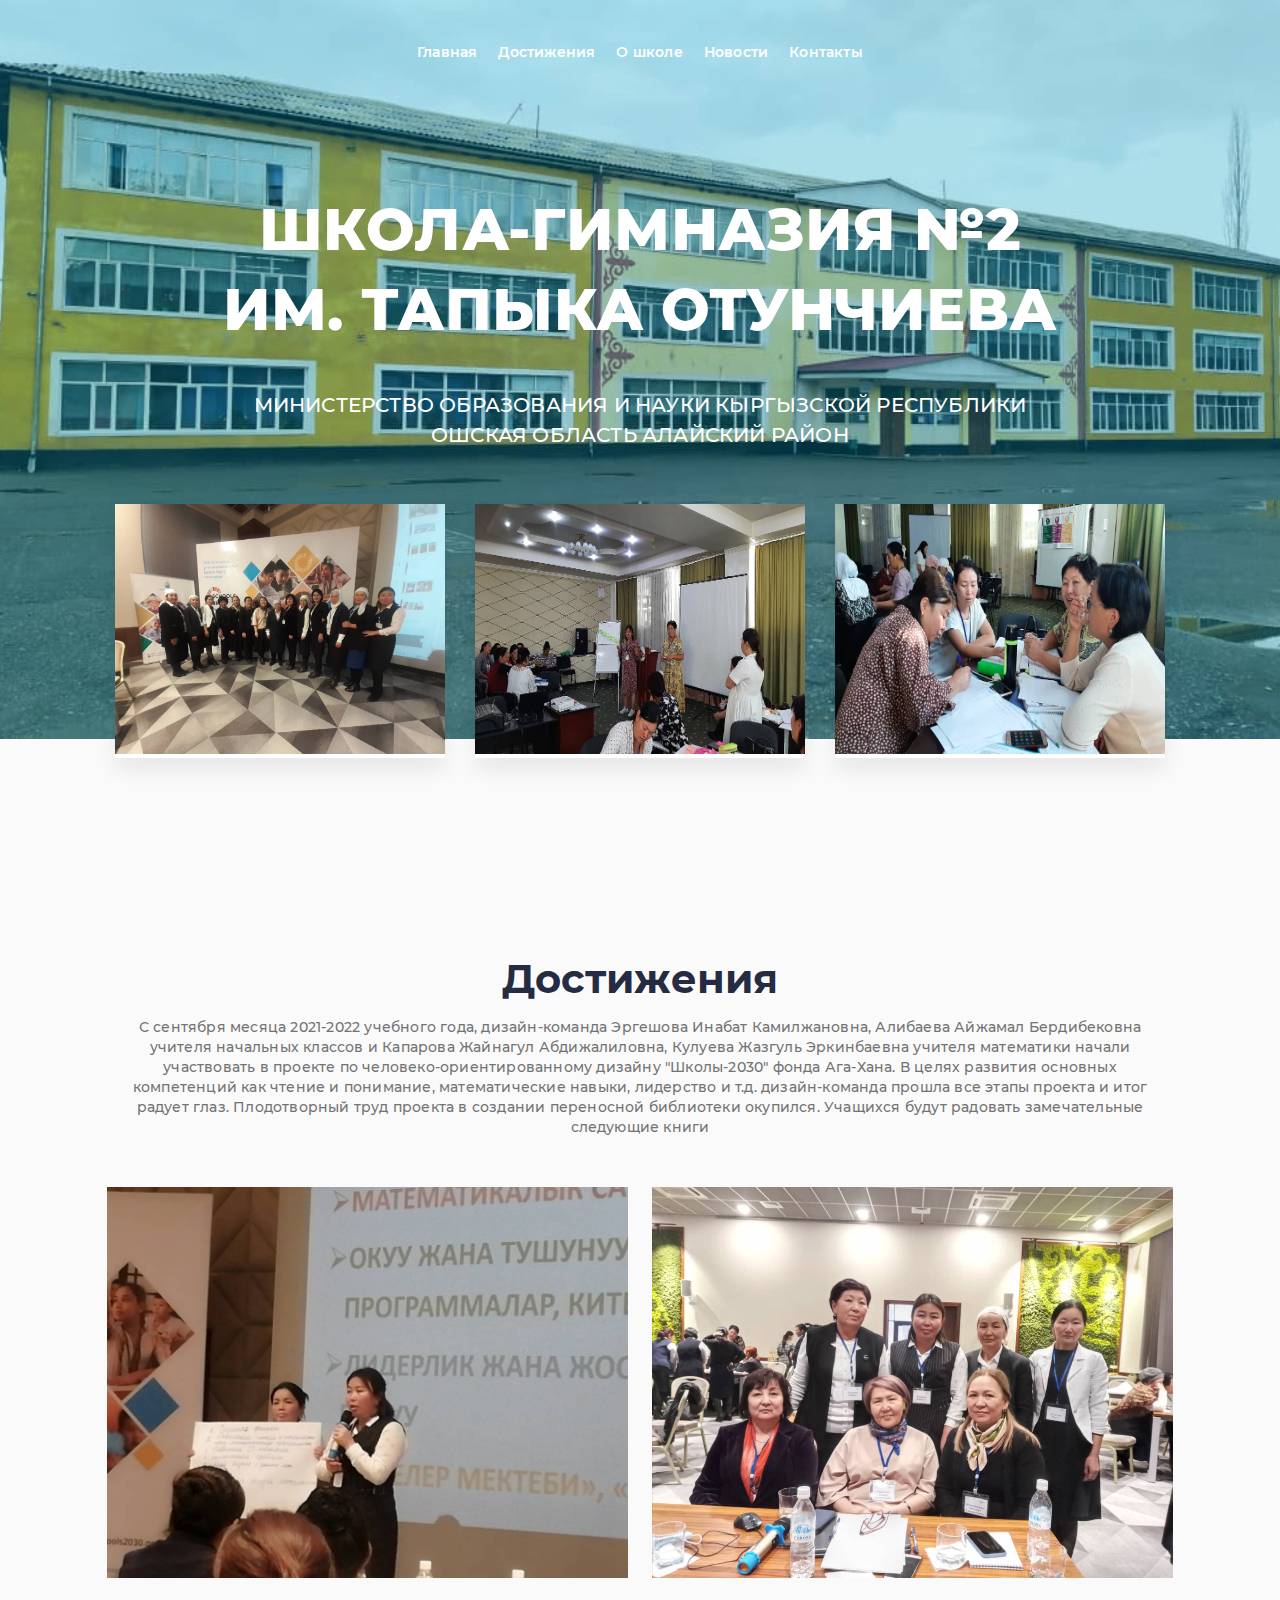
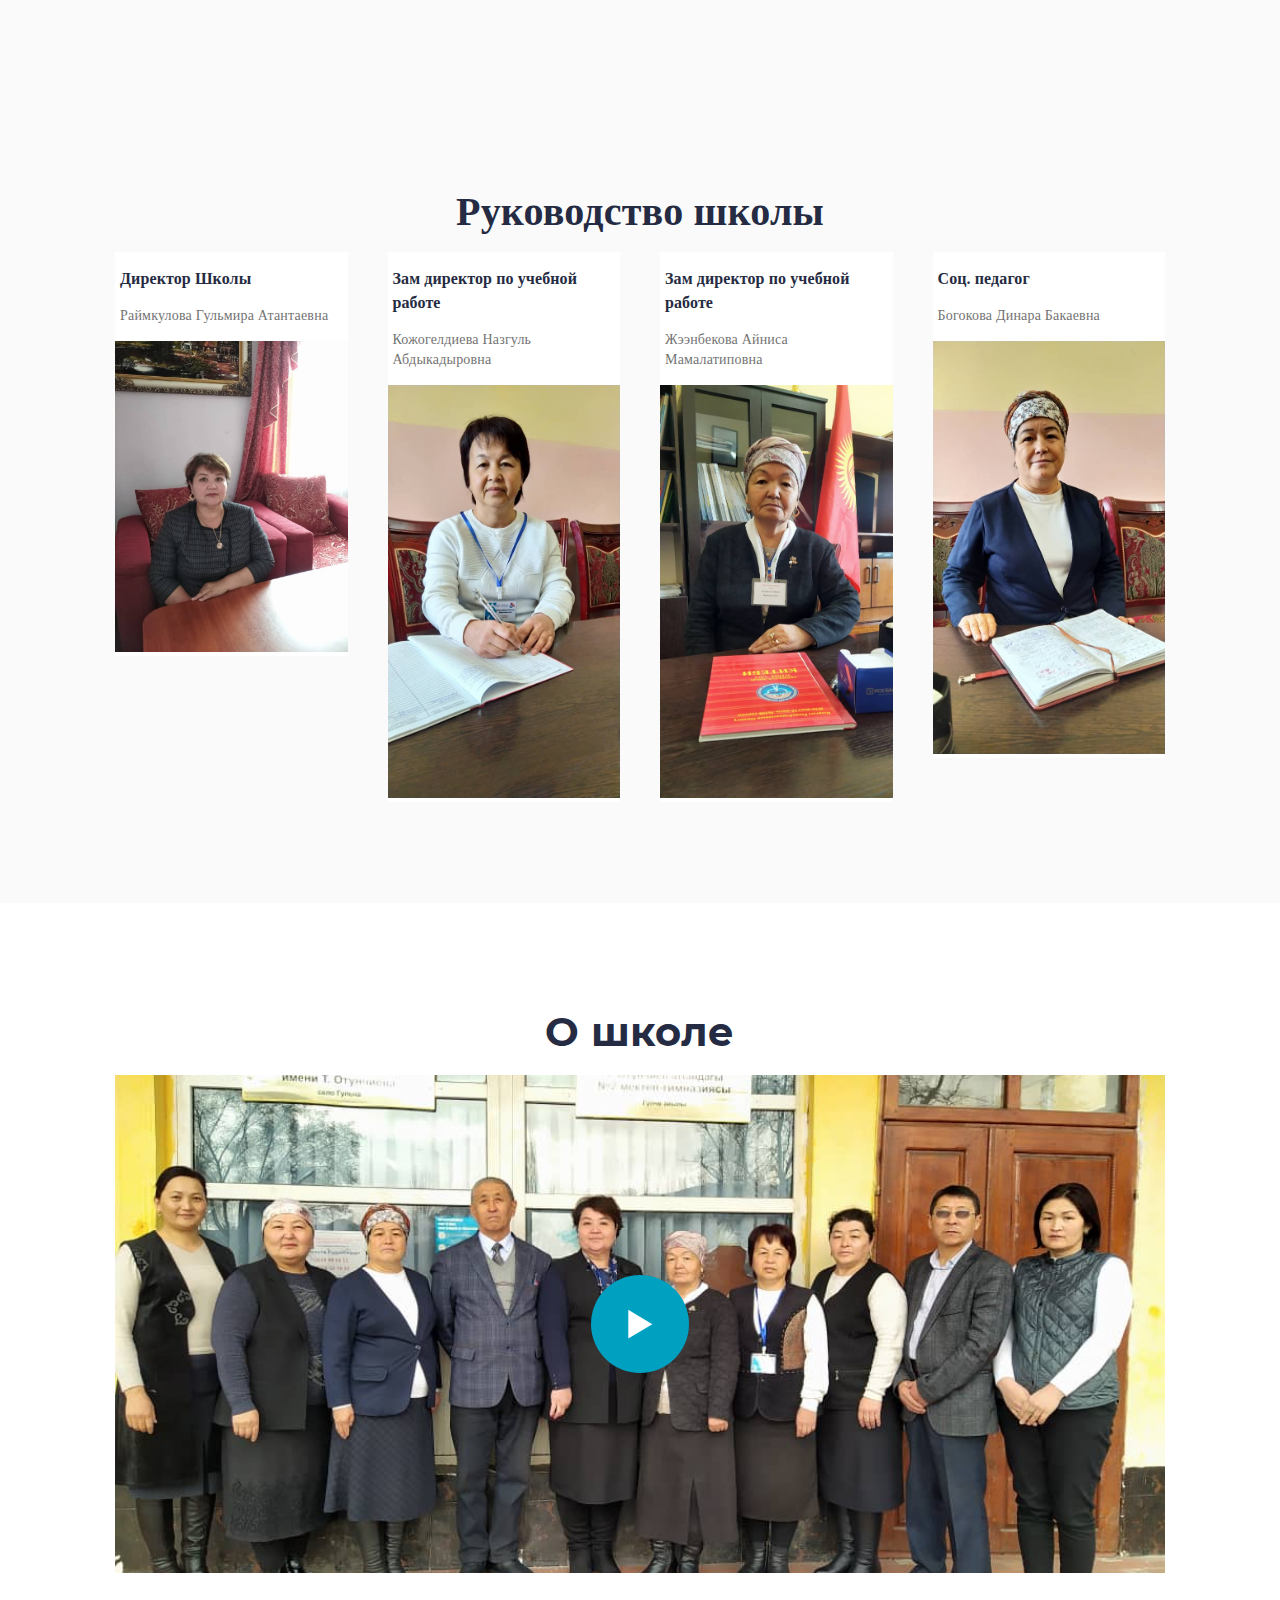
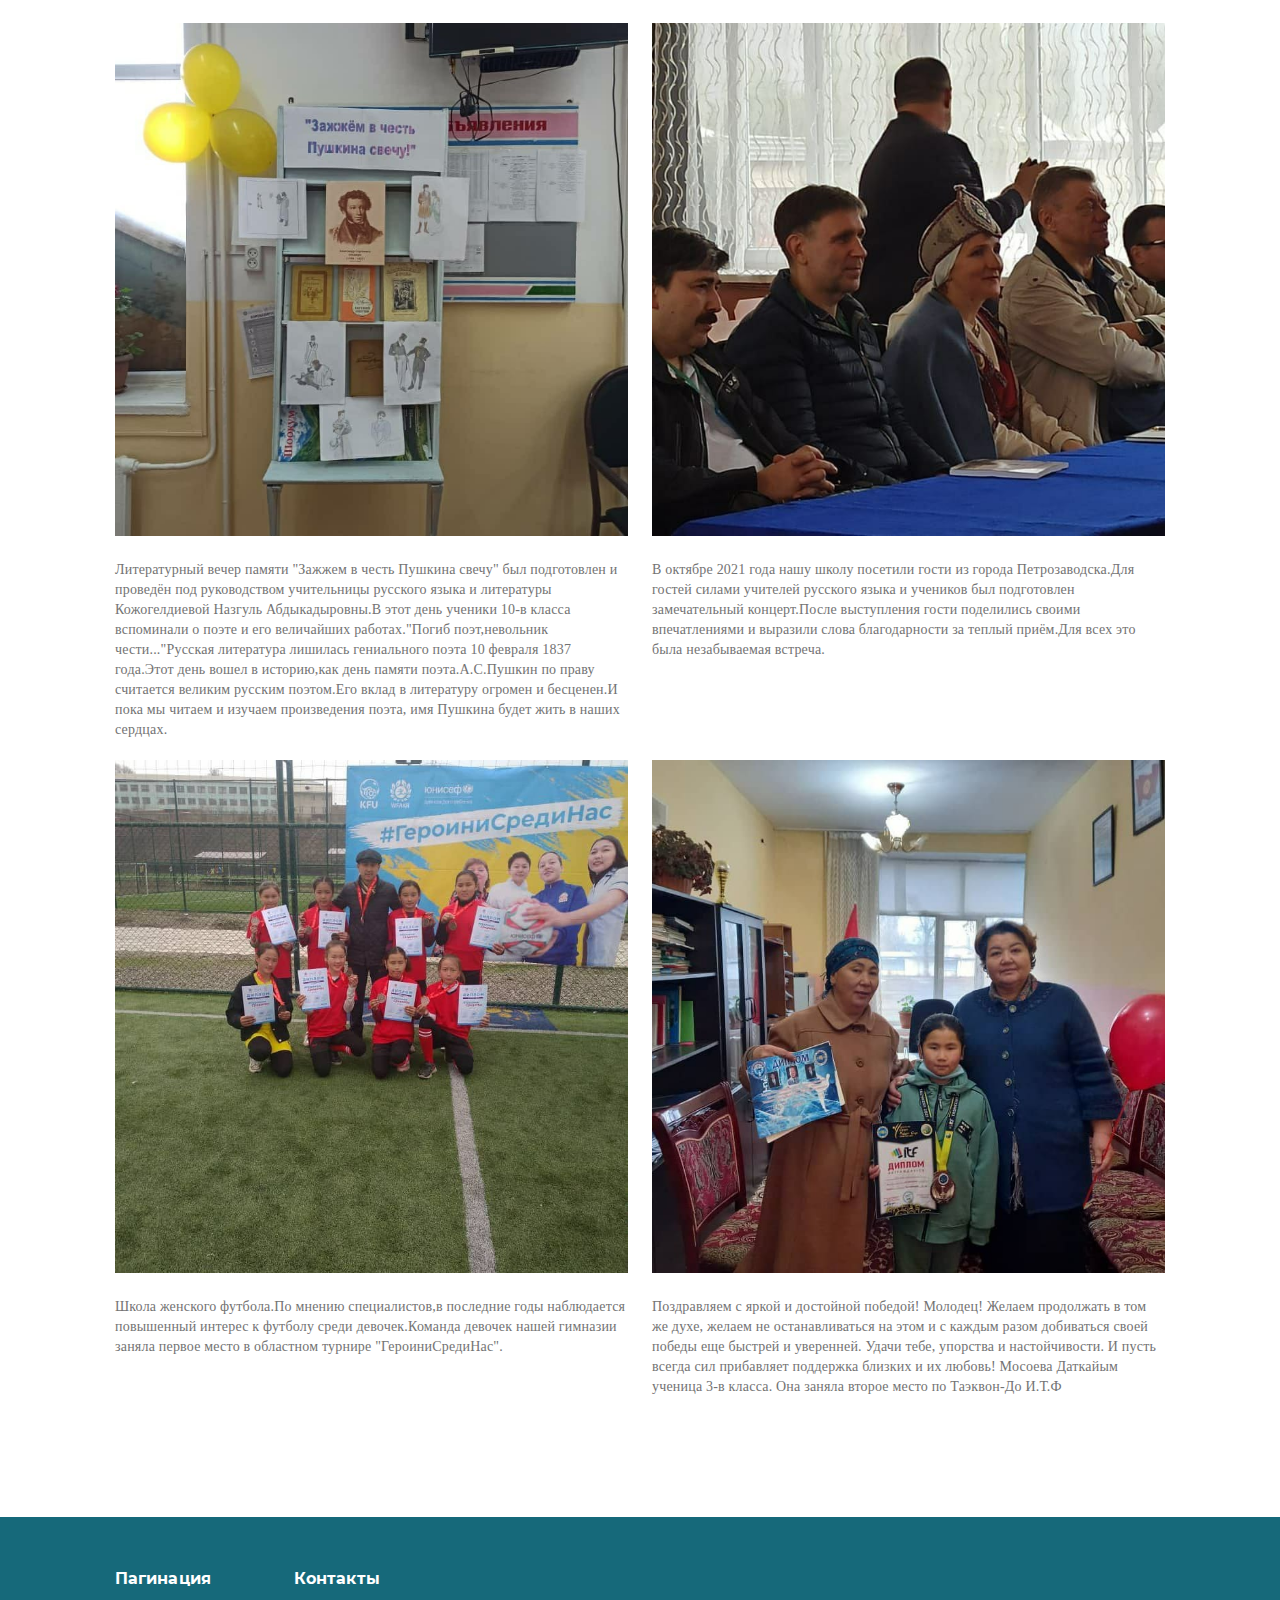
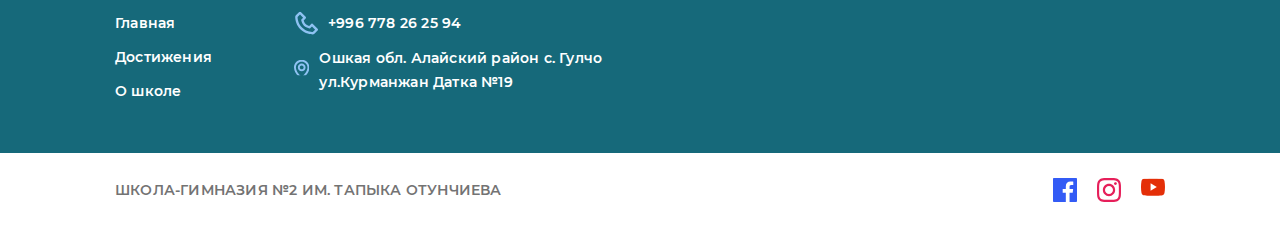
==== commit 7c1b108e: "add new page" ====
--- a/index.html
+++ b/index.html
@@ -19,6 +19,7 @@
                     <li class="header__list"><a href="#home" class="header__list-link">Главная</a></li>
                     <li class="header__list"><a href="#choose" class="header__list-link">Достижения</a></li>
                     <li class="header__list"><a href="#service" class="header__list-link">О школе</a></li>
+                    <li class="header__list"><a href="./src/pages/news/index.html" class="header__list-link">Новости</a></li>
                     <li class="header__list"><a href="#contact" class="header__list-link">Контакты</a></li>
                 </ul>
             </div>
--- a/src/css/style.css
+++ b/src/css/style.css
@@ -25,6 +25,9 @@
   position: absolute;
   z-index: 2;
 }
+.header_news {
+  background: #00A0C1;
+}
 .header__navbar {
   width: 100%;
   height: 104px;
@@ -37,6 +40,9 @@
   -webkit-box-align: center;
       -ms-flex-align: center;
           align-items: center;
+}
+.header__navbar_news {
+  background: #00A0C1;
 }
 .header__menu {
   display: -webkit-box;
@@ -318,6 +324,9 @@
   color: #252B42;
   margin-bottom: 15px;
 }
+.service__title_news {
+  margin-top: 60px;
+}
 .service__subtitle {
   font-family: Montserrat, sans-serif;
   font-style: normal;
@@ -328,6 +337,18 @@
   letter-spacing: 0.2px;
   color: #737373;
   margin-bottom: 100px;
+}
+.service__info {
+  font-family: Montserrat, sans-serif;
+  font-style: normal;
+  font-weight: 500;
+  font-size: 14px;
+  line-height: 20px;
+  text-align: center;
+  letter-spacing: 0.2px;
+  color: #737373;
+  margin-bottom: 50px;
+  margin-top: 30px;
 }
 .service__content {
   display: -webkit-box;
@@ -841,6 +862,10 @@
   }
 }
 @media (max-width: 767px) {
+  .header_news {
+    background: transparent;
+  }
+
   .burger {
     display: block;
     position: relative;
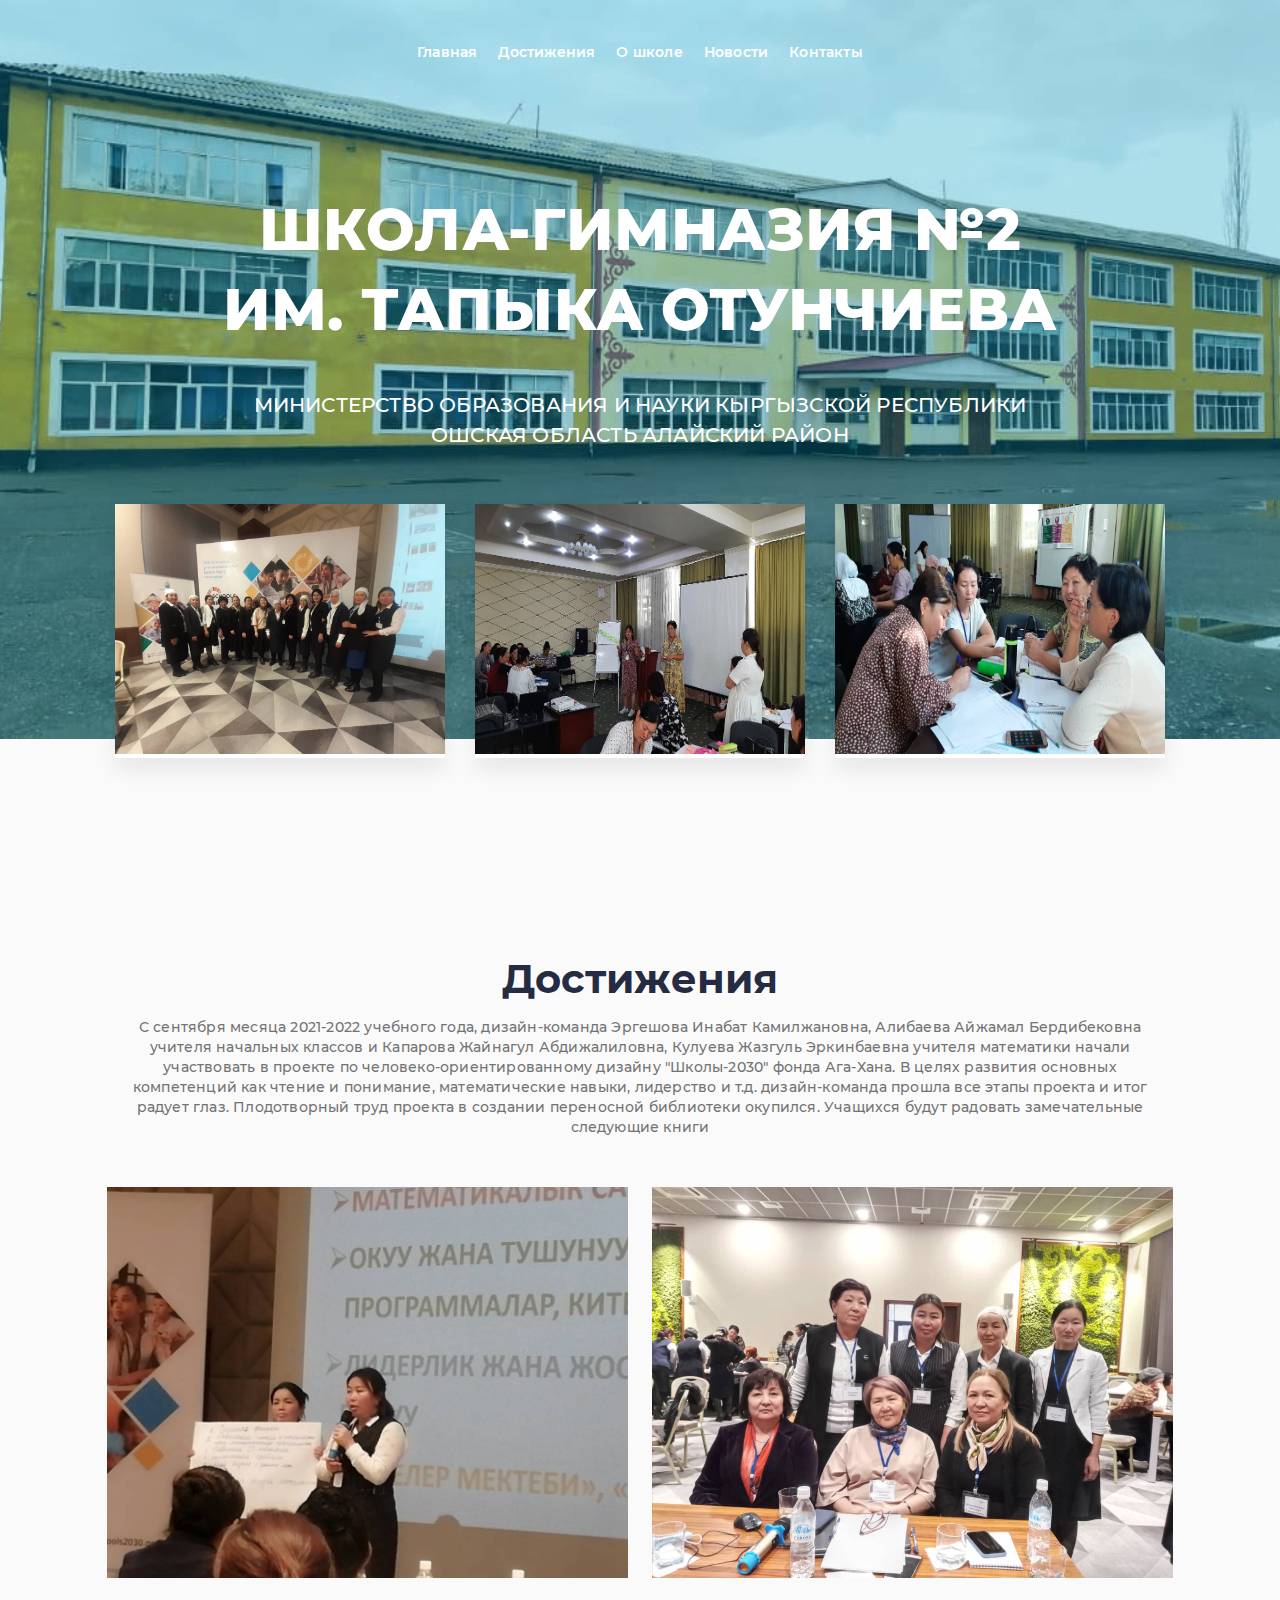
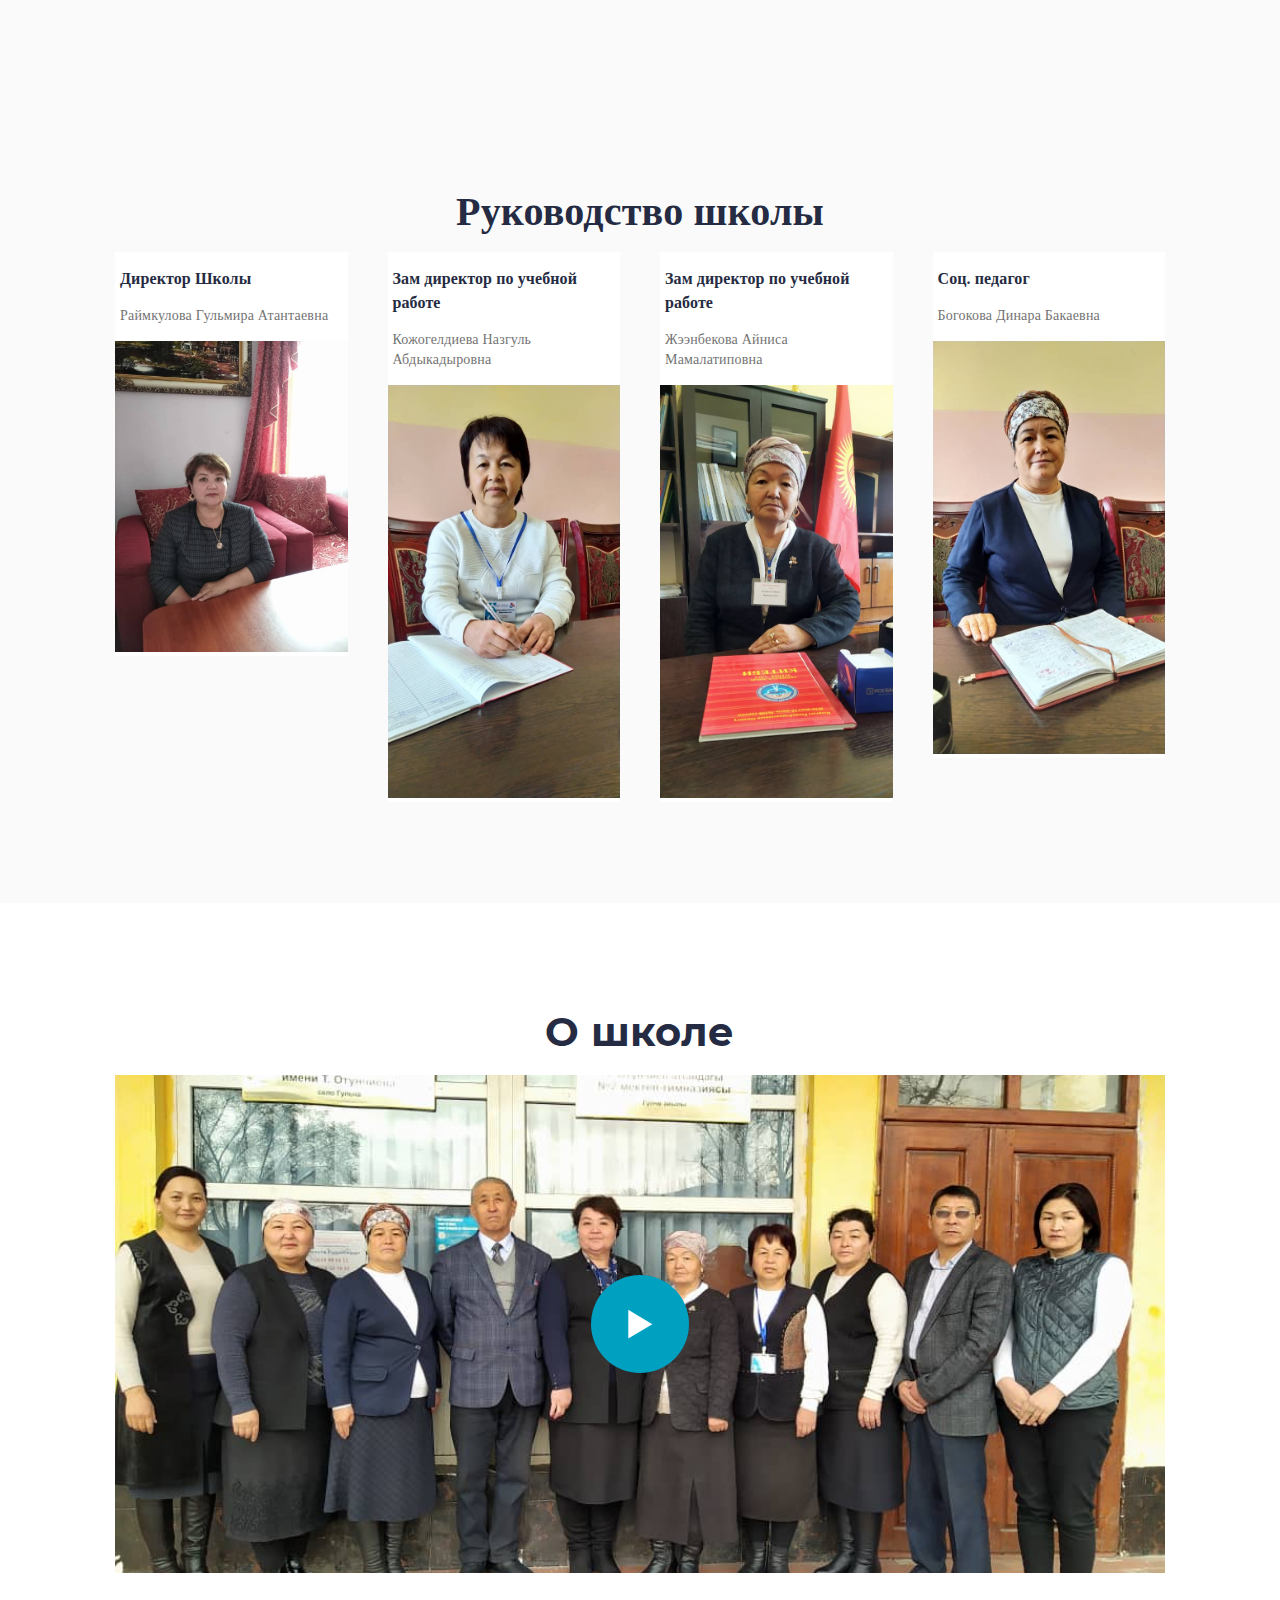
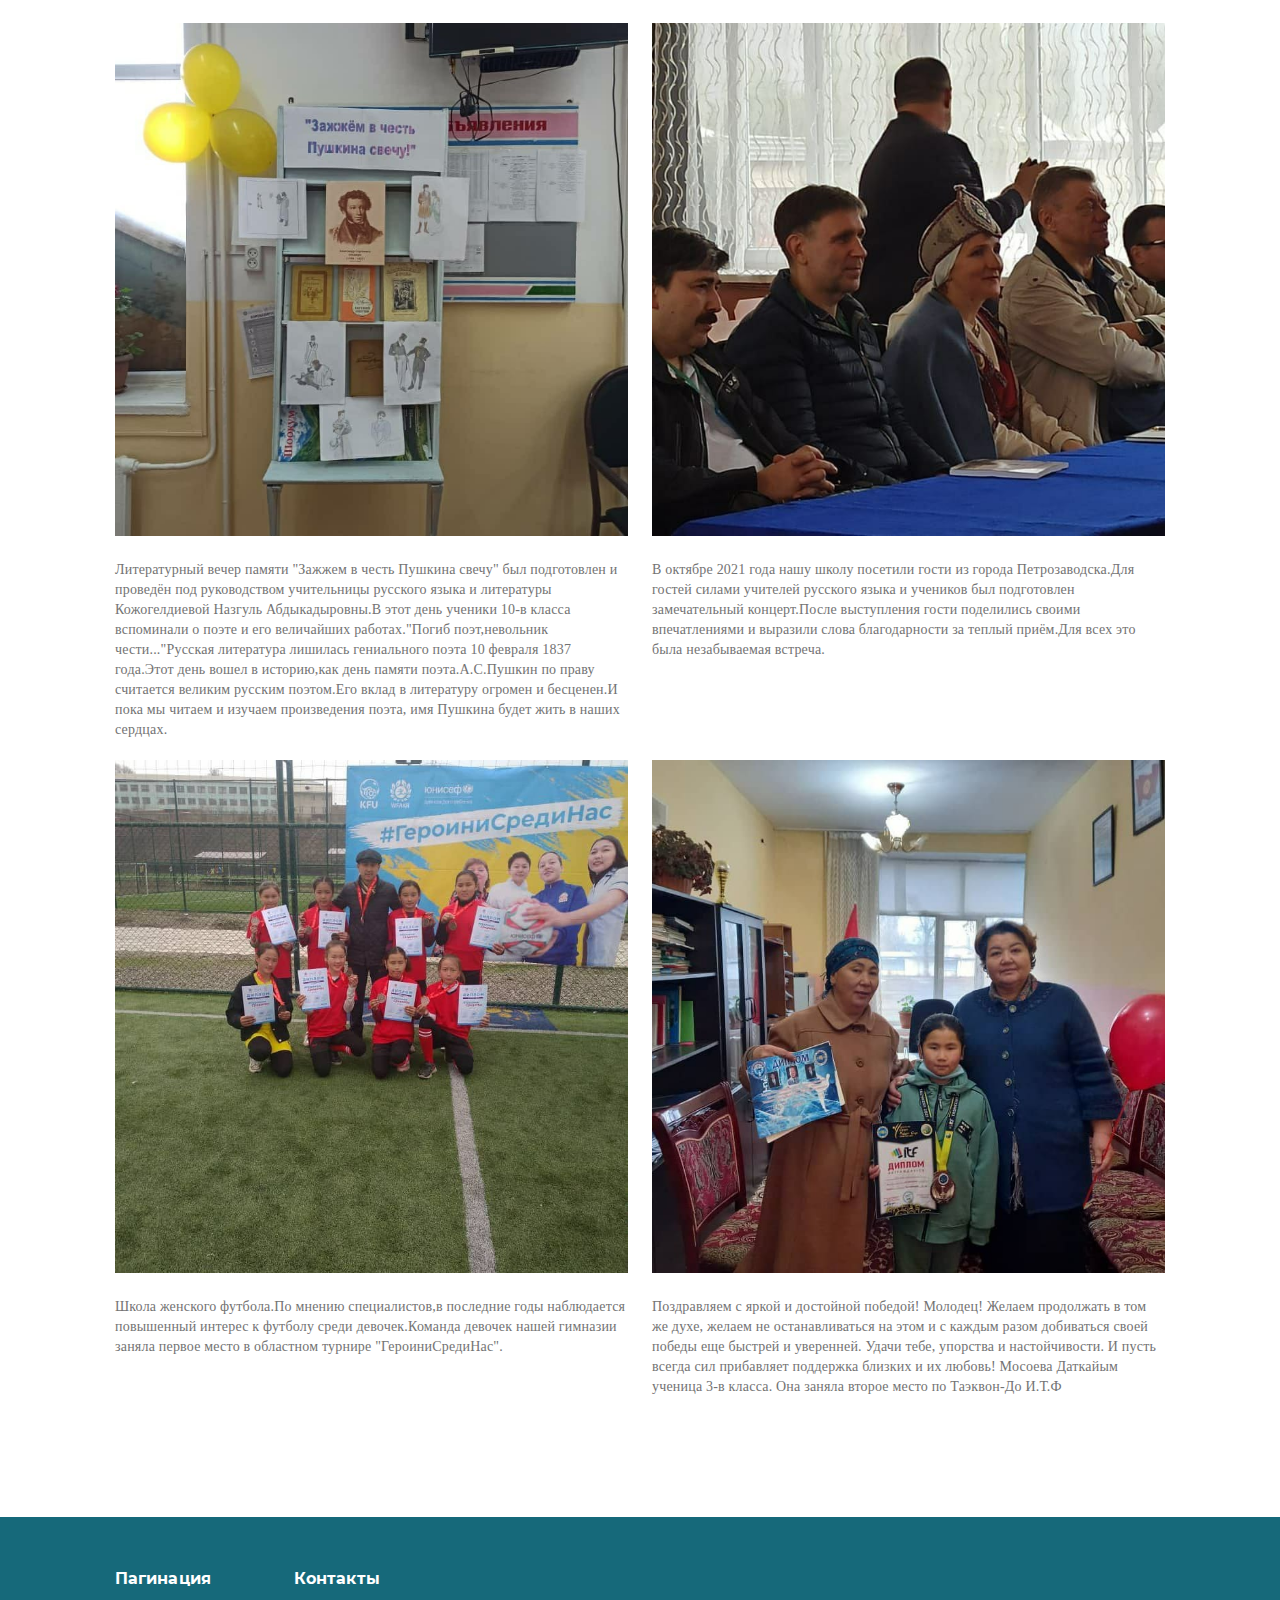
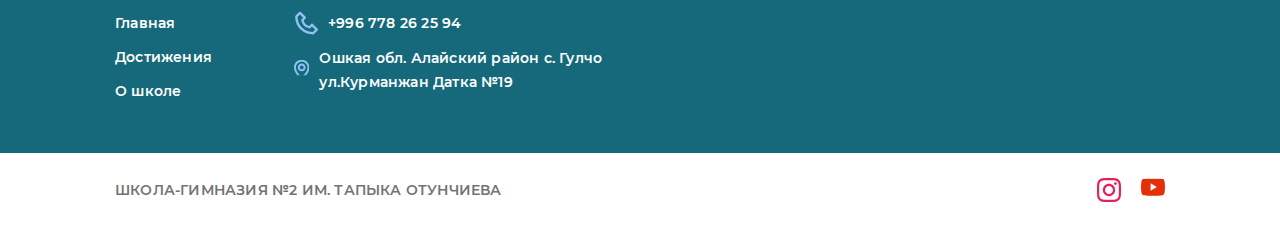
==== commit 4063fce3: "end seo" ====
--- a/index.html
+++ b/index.html
@@ -5,6 +5,9 @@
     <meta name="viewport"
           content="width=device-width, user-scalable=no, initial-scale=1.0, maximum-scale=1.0, minimum-scale=1.0">
     <meta http-equiv="X-UA-Compatible" content="ie=edge">
+    <meta name="Description" CONTENT="ШКОЛА-ГИМНАЗИЯ №2 ИМ. ТАПЫКА ОТУНЧИЕВА МИНИСТЕРСТВО ОБРАЗОВАНИЯ И НАУКИ КЫРГЫЗСКОЙ РЕСПУБЛИКИ ОШСКАЯ ОБЛАСТЬ АЛАЙСКИЙ РАЙОН">
+    <meta name="robots" content="noindex,nofollow">
+    <link rel="icon" href="./src/images/icon.ico">
     <title>ШКОЛА-ГИМНАЗИЯ №2</title>
     <link rel="stylesheet" href="./src/css/style.css">
 
@@ -301,14 +304,6 @@
                         ИМ. ТАПЫКА ОТУНЧИЕВА </p>
                     <ul class="footer__navbar-list">
                         <li>
-                            <a href="https://www.facebook.com/" target="_blank" title="facebook">
-                                <svg width="24" height="24" viewBox="0 0 24 24" fill="none" xmlns="http://www.w3.org/2000/svg">
-                                    <path d="M23.04 0H0.96C0.429 0 0 0.429 0 0.96V23.04C0 23.571 0.429 24 0.96 24H23.04C23.571 24 24 23.571 24 23.04V0.96C24 0.429 23.571 0 23.04 0ZM20.268 7.005H18.351C16.848 7.005 16.557 7.719 16.557 8.769V11.082H20.145L19.677 14.703H16.557V24H12.816V14.706H9.687V11.082H12.816V8.412C12.816 5.313 14.709 3.624 17.475 3.624C18.801 3.624 19.938 3.723 20.271 3.768V7.005H20.268Z" fill="#335BF5"/>
-                                </svg>
-                            </a>
-
-                        </li>
-                        <li>
                             <a href="https://www.instagram.com/otunchieva_sh//" target="_blank" title="instagram">
                                 <svg width="24" height="24" viewBox="0 0 24 24" fill="none" xmlns="http://www.w3.org/2000/svg">
                                     <path d="M12.0018 5.84744C8.59677 5.84744 5.84877 8.59544 5.84877 12.0004C5.84877 15.4054 8.59677 18.1534 12.0018 18.1534C15.4068 18.1534 18.1548 15.4054 18.1548 12.0004C18.1548 8.59544 15.4068 5.84744 12.0018 5.84744ZM12.0018 15.9994C9.79977 15.9994 8.00277 14.2024 8.00277 12.0004C8.00277 9.79844 9.79977 8.00144 12.0018 8.00144C14.2038 8.00144 16.0008 9.79844 16.0008 12.0004C16.0008 14.2024 14.2038 15.9994 12.0018 15.9994ZM18.4068 4.16144C17.6118 4.16144 16.9698 4.80344 16.9698 5.59844C16.9698 6.39344 17.6118 7.03544 18.4068 7.03544C19.2018 7.03544 19.8438 6.39644 19.8438 5.59844C19.844 5.40966 19.807 5.22269 19.7349 5.04824C19.6627 4.87379 19.5569 4.71528 19.4234 4.5818C19.2899 4.44831 19.1314 4.34247 18.957 4.27034C18.7825 4.19821 18.5955 4.1612 18.4068 4.16144ZM23.9958 12.0004C23.9958 10.3444 24.0108 8.70344 23.9178 7.05044C23.8248 5.13044 23.3868 3.42644 21.9828 2.02244C20.5758 0.615437 18.8748 0.180437 16.9548 0.0874372C15.2988 -0.00556279 13.6578 0.00943725 12.0048 0.00943725C10.3488 0.00943725 8.70777 -0.00556279 7.05477 0.0874372C5.13477 0.180437 3.43077 0.618437 2.02677 2.02244C0.619771 3.42944 0.184771 5.13044 0.0917707 7.05044C-0.00122929 8.70644 0.0137708 10.3474 0.0137708 12.0004C0.0137708 13.6534 -0.00122929 15.2974 0.0917707 16.9504C0.184771 18.8704 0.622771 20.5744 2.02677 21.9784C3.43377 23.3854 5.13477 23.8204 7.05477 23.9134C8.71077 24.0064 10.3518 23.9914 12.0048 23.9914C13.6608 23.9914 15.3018 24.0064 16.9548 23.9134C18.8748 23.8204 20.5788 23.3824 21.9828 21.9784C23.3898 20.5714 23.8248 18.8704 23.9178 16.9504C24.0138 15.2974 23.9958 13.6564 23.9958 12.0004ZM21.3558 19.0744C21.1368 19.6204 20.8728 20.0284 20.4498 20.4484C20.0268 20.8714 19.6218 21.1354 19.0758 21.3544C17.4978 21.9814 13.7508 21.8404 12.0018 21.8404C10.2528 21.8404 6.50277 21.9814 4.92477 21.3574C4.37877 21.1384 3.97077 20.8744 3.55077 20.4514C3.12777 20.0284 2.86377 19.6234 2.64477 19.0774C2.02077 17.4964 2.16177 13.7494 2.16177 12.0004C2.16177 10.2514 2.02077 6.50144 2.64477 4.92344C2.86377 4.37744 3.12777 3.96944 3.55077 3.54944C3.97377 3.12944 4.37877 2.86244 4.92477 2.64344C6.50277 2.01944 10.2528 2.16044 12.0018 2.16044C13.7508 2.16044 17.5008 2.01944 19.0788 2.64344C19.6248 2.86244 20.0328 3.12644 20.4528 3.54944C20.8758 3.97244 21.1398 4.37744 21.3588 4.92344C21.9828 6.50144 21.8418 10.2514 21.8418 12.0004C21.8418 13.7494 21.9828 17.4964 21.3558 19.0744Z" fill="#E61F5A"/>
